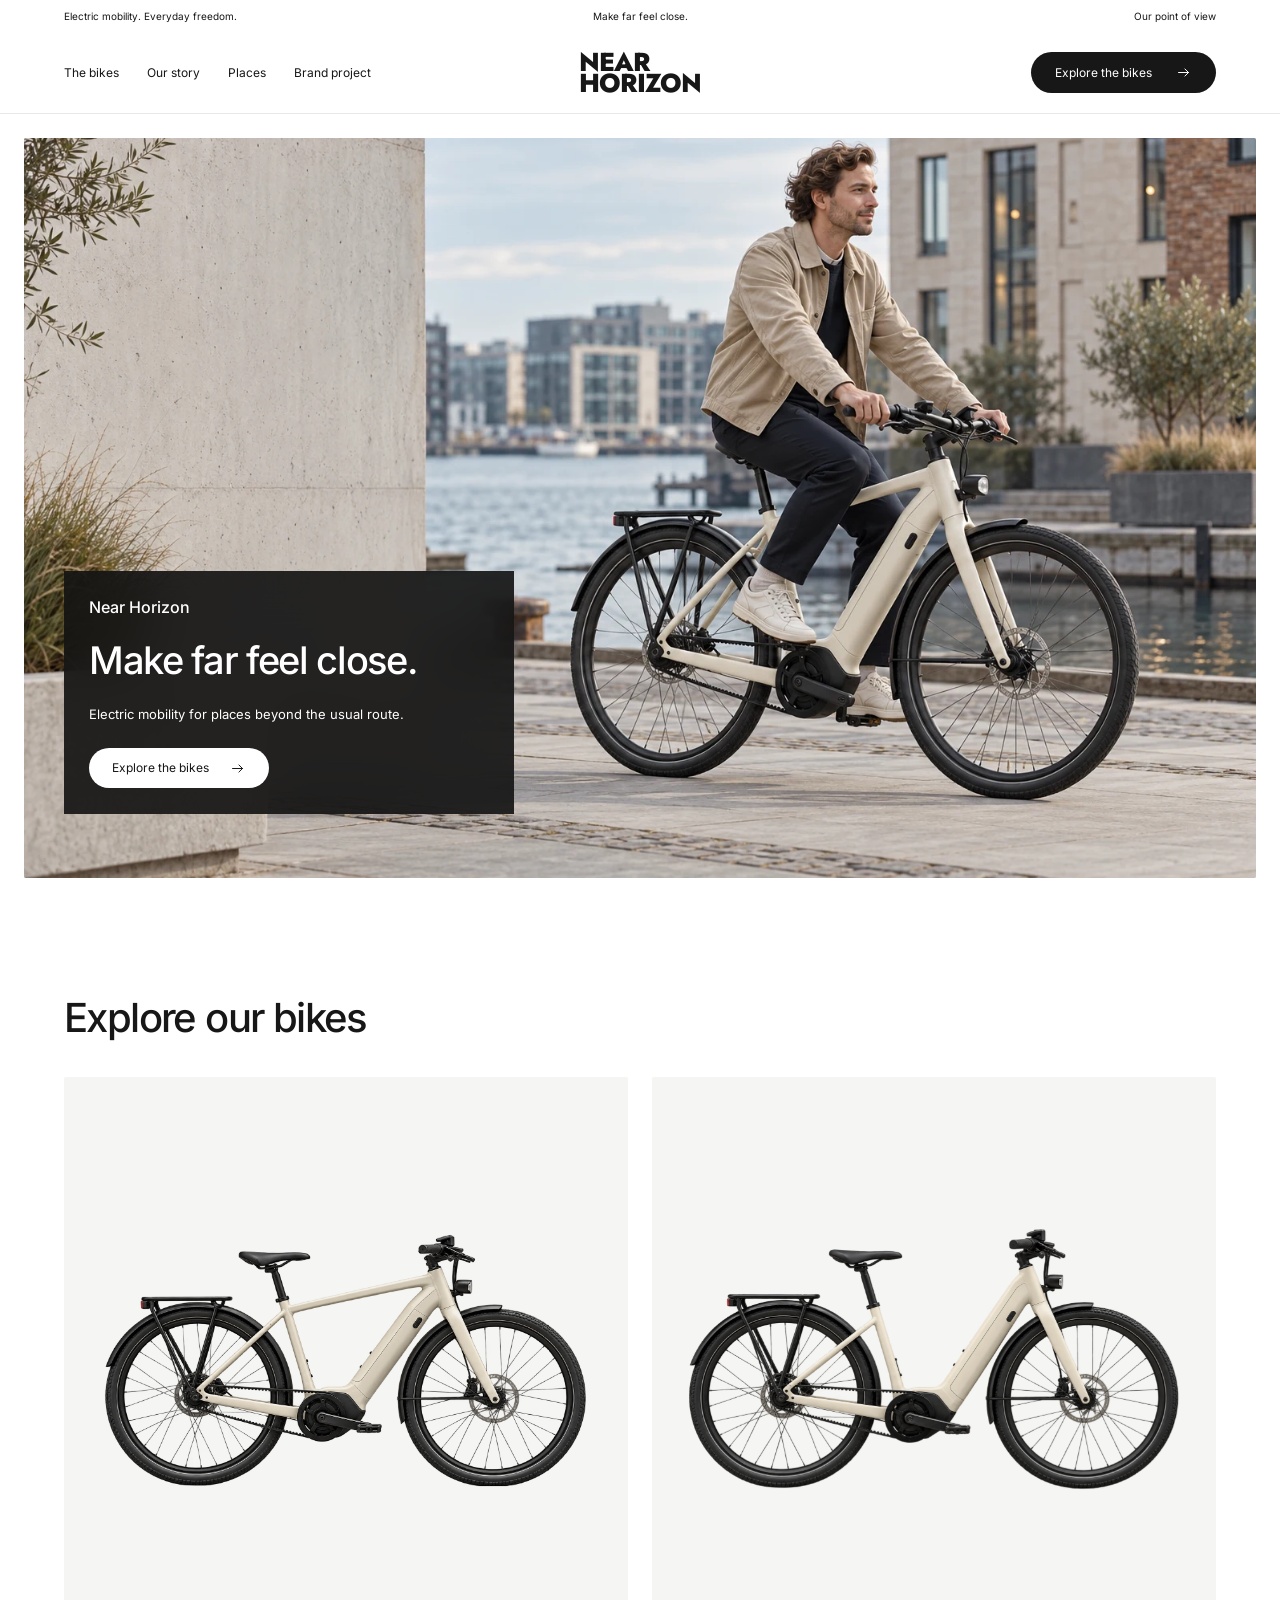
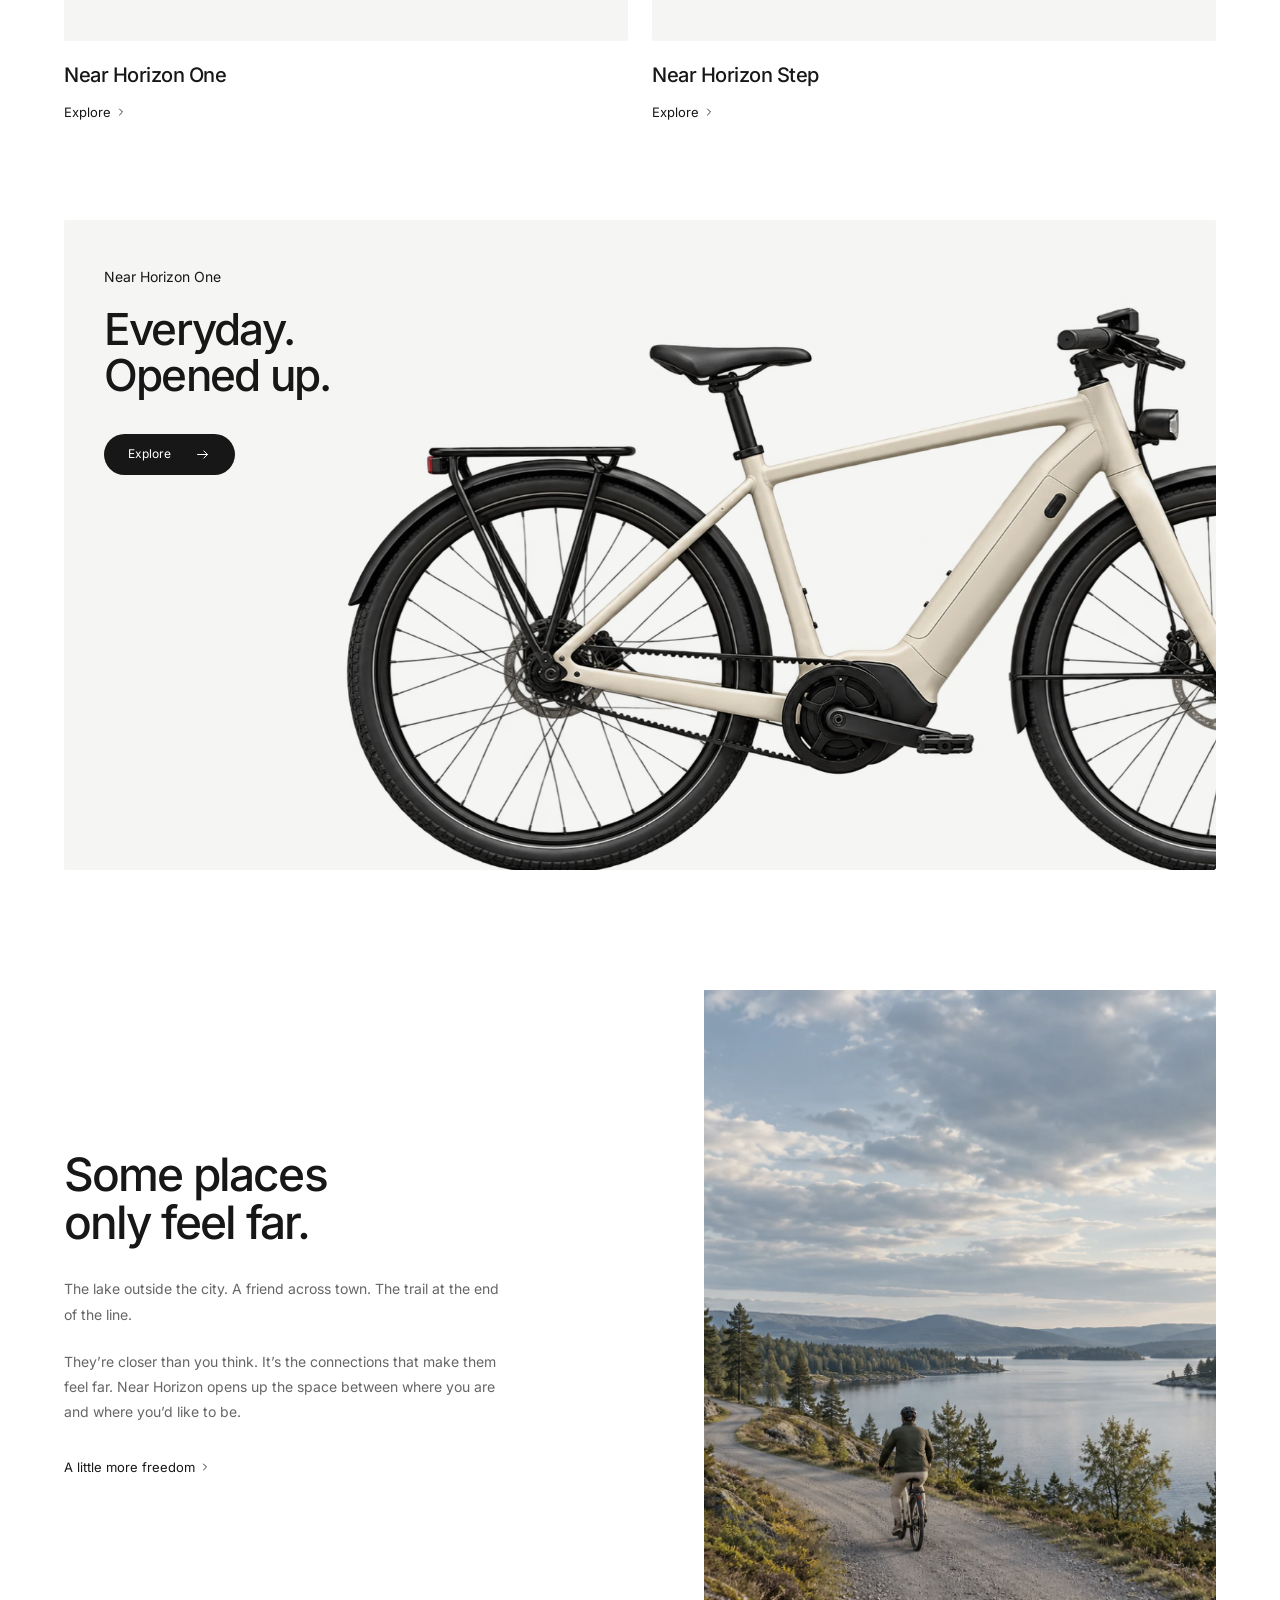
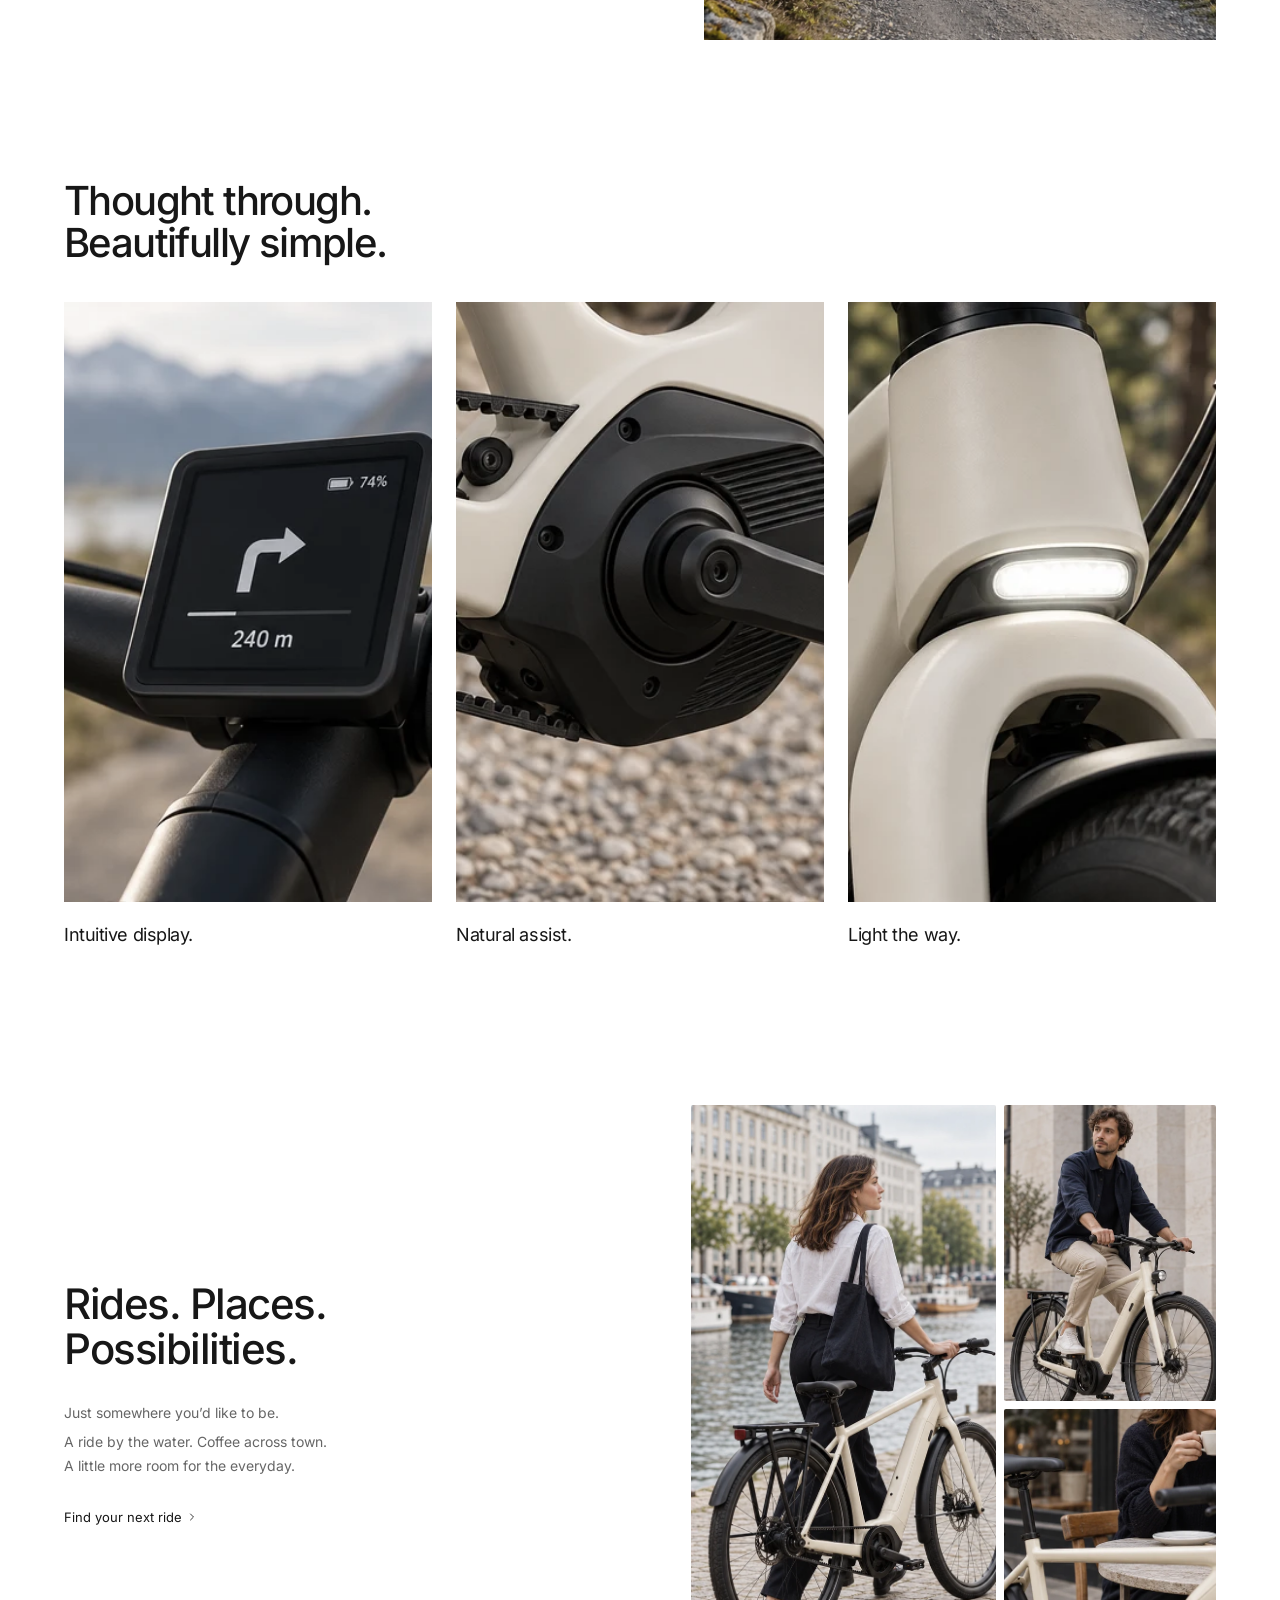
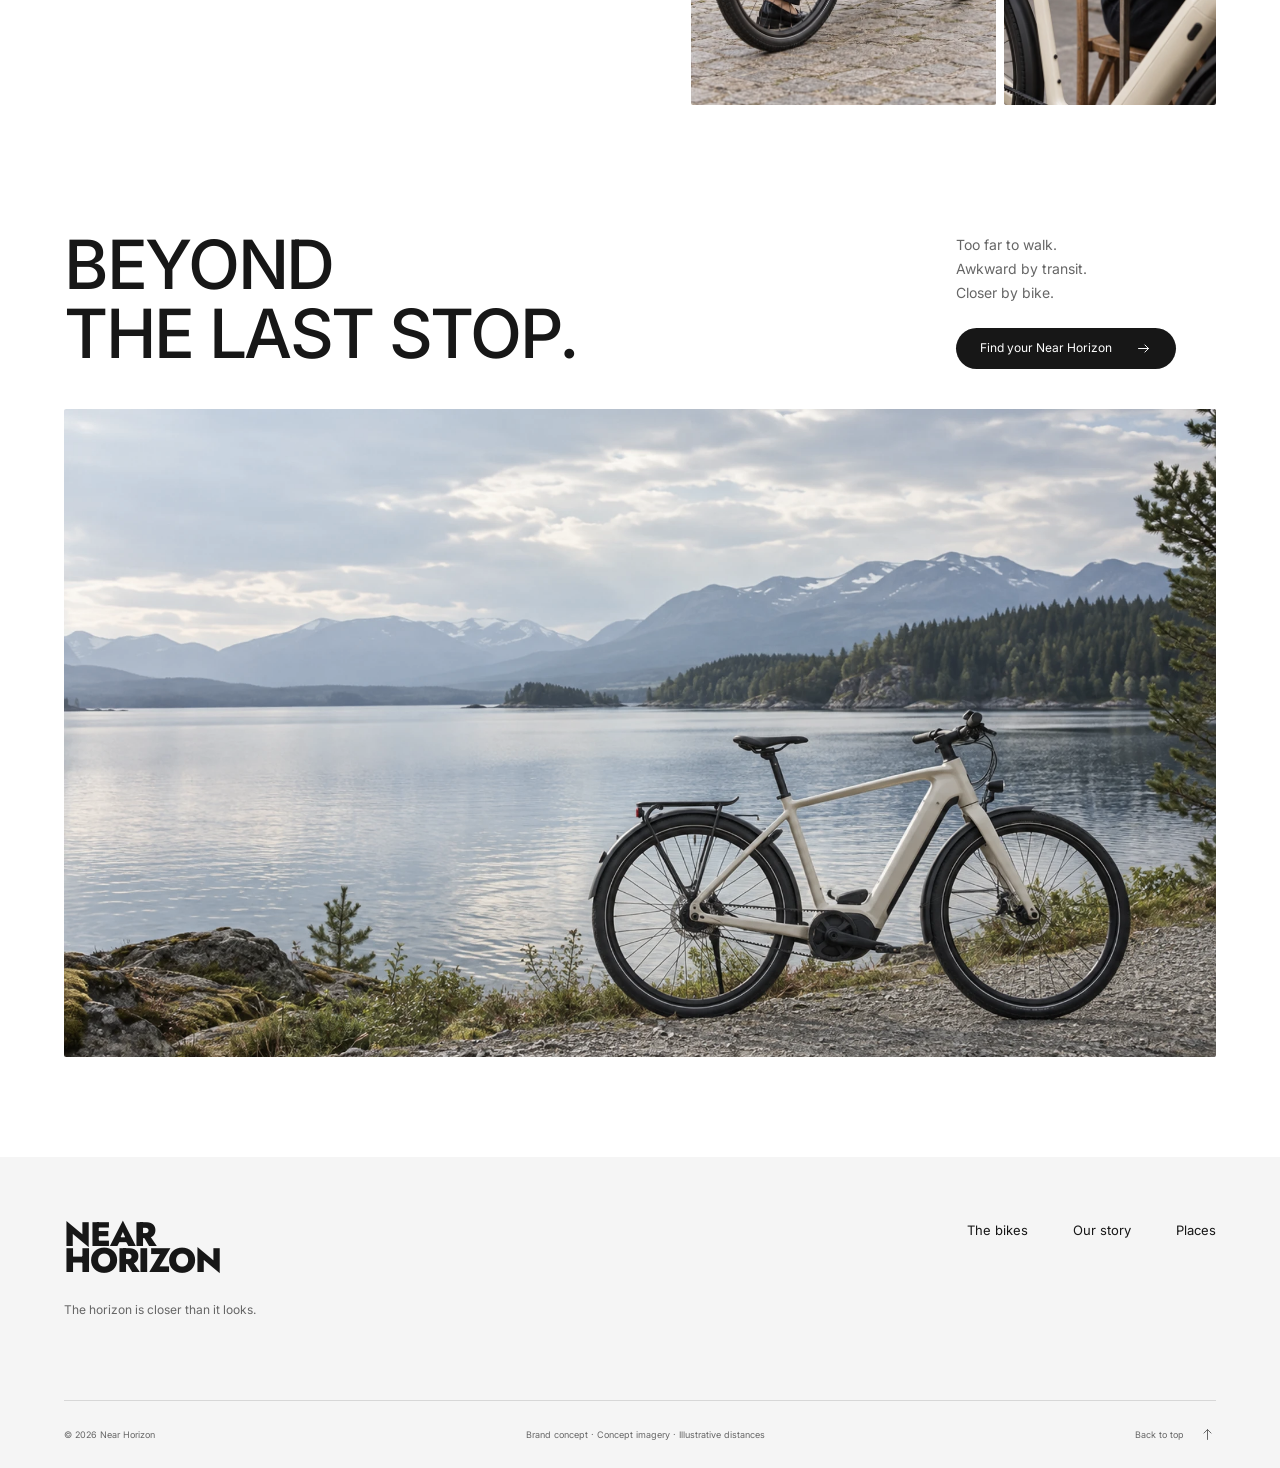
==== ebike/index.html @ c2b45ca5 "Add artwork viewer and navigation motion; rebalance posters and crop EDIT cover" ====
<!doctype html>
<html lang="en">
<head>
  <meta charset="utf-8">
  <meta name="viewport" content="width=device-width, initial-scale=1">
  <meta name="theme-color" content="#ffffff">
  <title>Near Horizon — Make far feel close.</title>
  <meta name="description" content="Electric mobility for places beyond the usual route. Meet Near Horizon One and Step.">
  <link rel="icon" type="image/svg+xml" href="public/icon.svg">
  <link rel="preload" href="public/fonts/inter-400.ttf" as="font" type="font/ttf" crossorigin>
  <link rel="preload" href="public/fonts/jost-800.ttf" as="font" type="font/ttf" crossorigin>
  <link rel="stylesheet" href="index.css">
<link rel="stylesheet" href="../experience.css?v=20261025"><script src="../experience.js?v=20261025" defer></script></head>
<body>
  <a class="skip-link" href="#main">Skip to content</a>
  <div class="utility-bar"><span>Electric mobility. Everyday freedom.</span><span>Make far feel close.</span><a href="#our-story">Our point of view</a></div>
  <header class="site-header">
    <nav class="main-nav" aria-label="Main navigation"><a href="products.html">The bikes</a><a href="#our-story">Our story</a><a href="#places">Places</a><a href="project.html">Brand project</a></nav>
    <a class="brand" href="#" aria-label="Near Horizon home">NEAR<br>HORIZON</a>
    <a class="pill" href="products.html">Explore the bikes <svg class="icon" aria-hidden="true"><use href="#arrow-right"/></svg></a>
  </header>
  <main id="main" tabindex="-1">
    <section class="hero" aria-labelledby="hero-title">
      <img class="hero-image" src="public/images/city-hero-v3.webp" alt="An everyday rider on a Near Horizon e-bike along a quiet Scandinavian harbour street" width="1536" height="1024" fetchpriority="high">
      <div class="hero-copy"><p>Near Horizon</p><h1 id="hero-title">Make far feel close.</h1><p>Electric mobility for places beyond the usual route.</p><a class="pill light" href="products.html">Explore the bikes <svg class="icon" aria-hidden="true"><use href="#arrow-right"/></svg></a></div>
    </section>

    <section class="bikes section" id="bikes" aria-labelledby="bikes-title">
      <h2 id="bikes-title">Explore our bikes</h2>
      <div class="bike-grid">
        <article class="bike-card"><div class="bike-image"><img src="public/images/bike-one-cutout-v3.webp" alt="Near Horizon One, ivory diamond-frame electric bicycle" width="1500" height="747" loading="lazy"></div><h3>Near Horizon One</h3><a class="explore" href="products.html#one">Explore <svg class="chevron" aria-hidden="true"><use href="#chevron"/></svg></a></article>
        <article class="bike-card"><div class="bike-image"><img src="public/images/bike-step-cutout-v3.webp" alt="Near Horizon Step, ivory step-through electric bicycle" width="1500" height="768" loading="lazy"></div><h3>Near Horizon Step</h3><a class="explore" href="products.html#step">Explore <svg class="chevron" aria-hidden="true"><use href="#chevron"/></svg></a></article>
      </div>
    </section>

    <section class="product-banner inset" aria-labelledby="product-title"><div class="product-copy"><p>Near Horizon One</p><h2 id="product-title">Everyday.<br>Opened up.</h2><a class="pill" href="products.html#one">Explore <svg class="icon" aria-hidden="true"><use href="#arrow-right"/></svg></a></div><img src="public/images/bike-one-cutout-v3.webp" alt="Clean frame, integrated battery and belt drive on the Near Horizon One" width="1500" height="747" loading="lazy"></section>

    <section class="story section" id="our-story"><div class="story-copy"><h2>Some places<br>only feel far.</h2><p>The lake outside the city. A friend across town. The trail at the end of the line.</p><p>They’re closer than you think. It’s the connections that make them feel far. Near Horizon opens up the space between where you are and where you’d like to be.</p><a class="explore" href="#places">A little more freedom <svg class="chevron" aria-hidden="true"><use href="#chevron"/></svg></a></div><div class="story-image"><img src="public/images/campaign.webp" alt="A relaxed ride along a quiet path beside the water" width="2000" height="1333" loading="lazy"></div></section>

    <section class="details section" id="details"><h2>Thought through.<br>Beautifully simple.</h2><div class="detail-grid"><figure><img src="public/images/display.webp" alt="Compact navigation display on the handlebars" width="800" height="600" loading="lazy"><figcaption>Intuitive display.</figcaption></figure><figure><img src="public/images/drive.webp" alt="Integrated mid-drive motor and belt drive" width="800" height="600" loading="lazy"><figcaption>Natural assist.</figcaption></figure><figure><img src="public/images/light.webp" alt="Lighting integrated into the Near Horizon frame" width="800" height="600" loading="lazy"><figcaption>Light the way.</figcaption></figure></div></section>

    <section class="places section" id="places" aria-labelledby="places-title">
      <div class="places-copy"><h2 id="places-title">Rides. Places.<br>Possibilities.</h2><p>Just somewhere you’d like to be.</p><p>A ride by the water. Coffee across town.<br>A little more room for the everyday.</p><a class="explore" href="products.html">Find your next ride <svg class="chevron" aria-hidden="true"><use href="#chevron"/></svg></a></div>
      <div class="places-mosaic"><img class="places-main" src="public/images/rides-canal-v4.webp" alt="A woman walking her ivory bicycle beside a quiet city canal" width="768" height="1536" loading="lazy"><img class="places-portrait" src="public/images/rides-courtyard-v4.webp" alt="An everyday rider on an ivory bicycle in a pale stone courtyard" width="768" height="768" loading="lazy"><img class="places-detail" src="public/images/rides-coffee-v4.webp" alt="Coffee with a friend beside a parked ivory bicycle" width="768" height="768" loading="lazy"></div>
    </section>

    <section class="campaign inset" id="beyond" aria-labelledby="campaign-title">
      <div class="campaign-intro"><h2 id="campaign-title">BEYOND<br>THE LAST STOP.</h2><div class="campaign-copy"><p>Too far to walk.<br>Awkward by transit.<br>Closer by bike.</p><a class="pill" href="products.html">Find your Near Horizon <svg class="icon" aria-hidden="true"><use href="#arrow-right"/></svg></a></div></div>
      <img src="public/images/hero.webp" alt="An ivory Near Horizon bicycle beside a calm lake and mountain horizon" width="2000" height="1333" loading="lazy">
    </section>
  </main>
  <footer class="site-footer"><div><a class="brand" href="#" aria-label="Near Horizon home">NEAR<br>HORIZON</a><p>The horizon is closer than it looks.</p></div><nav aria-label="Footer navigation"><a href="products.html">The bikes</a><a href="#our-story">Our story</a><a href="#places">Places</a></nav><div class="footer-bottom"><span>© 2026 Near Horizon</span><span>Brand concept · Concept imagery · Illustrative distances</span><a href="#">Back to top <svg class="icon" aria-hidden="true"><use href="#arrow-up"/></svg></a></div></footer>
  <svg class="svg-definitions" xmlns="http://www.w3.org/2000/svg" aria-hidden="true"><defs><symbol id="arrow-right" viewBox="0 0 24 24"><path d="M5 12h14m-5-5 5 5-5 5" fill="none" stroke="currentColor" stroke-width="1.4" stroke-linecap="round" stroke-linejoin="round"/></symbol><symbol id="chevron" viewBox="0 0 12 12"><path d="m4.5 3 3 3-3 3" fill="none" stroke="currentColor" stroke-width=".85" stroke-linecap="round" stroke-linejoin="round"/></symbol><symbol id="arrow-up" viewBox="0 0 24 24"><path d="M12 19V5m-5 5 5-5 5 5" fill="none" stroke="currentColor" stroke-width="1.4" stroke-linecap="round" stroke-linejoin="round"/></symbol></defs></svg>
</body>
</html>
---- ebike/index.css ----
@font-face{font-family:Inter;src:url('public/fonts/inter-400.ttf') format('truetype');font-weight:400;font-display:swap}
@font-face{font-family:Inter;src:url('public/fonts/inter-500.ttf') format('truetype');font-weight:500;font-display:swap}
@font-face{font-family:Jost;src:url('public/fonts/jost-800.ttf') format('truetype');font-weight:800;font-display:swap}
:root{--white:#fff;--ink:#171717;--muted:#666;--line:#e8e8e8;--product-surface:#f5f5f3;--hero-panel:rgba(18,18,18,.90);--hero-blur:24px;--gutter:clamp(22px,5vw,88px)}
*{box-sizing:border-box}html{scroll-behavior:smooth;scroll-padding-top:24px}body{margin:0;background:var(--white);color:var(--ink);font:14px Inter,Arial,sans-serif;-webkit-font-smoothing:antialiased}a{color:inherit;text-decoration:none}a:focus-visible{outline:2px solid currentColor;outline-offset:5px}a{-webkit-tap-highlight-color:transparent;touch-action:manipulation}img{display:block;max-width:100%;object-fit:cover}h1,h2,h3,p,figure{margin:0}h1,h2,h3{font-weight:500;letter-spacing:-.04em;line-height:1.05}h2{font-size:40px}p{line-height:1.65}::selection{background:#222;color:#fff}body::-webkit-scrollbar{width:7px}body::-webkit-scrollbar-track{background:#fff}body::-webkit-scrollbar-thumb{background:#888}.icon{width:17px;height:17px;flex-shrink:0}.chevron{width:12px;height:12px;flex-shrink:0}.svg-definitions{position:absolute;width:0;height:0;overflow:hidden}.skip-link{position:fixed;top:-100px;left:20px;background:#fff;color:#111;padding:15px;z-index:100}.skip-link:focus{top:15px}.utility-bar{padding:10px var(--gutter);display:flex;justify-content:space-between;align-items:center;font-size:10px;line-height:1.2}.utility-bar>span:nth-child(2){position:absolute;left:50%;transform:translateX(-50%)}.site-header{height:82px;padding:0 var(--gutter);display:grid;grid-template-columns:1fr auto 1fr;align-items:center;border-bottom:1px solid var(--line);background:#fff}.main-nav{display:flex;gap:28px;font-size:12px}.main-nav>a:hover,.site-footer nav a:hover{text-decoration:underline;text-underline-offset:5px}.brand{font-family:Jost,Arial,sans-serif;font-weight:800;font-size:26px;line-height:.79;letter-spacing:-.035em;display:block;width:fit-content}.site-header>.brand{justify-self:center}.site-header>.pill{justify-self:end}.pill{min-height:40px;display:inline-flex;align-items:center;justify-content:center;gap:23px;padding:12px 24px;border-radius:99px;background:var(--ink);color:#fff;font-size:12px;line-height:1.3;white-space:nowrap;transition:background .25s}.pill:hover{background:#444}.pill.light{background:#fff;color:#171717}.pill.light:hover{background:#eee}.section{padding:95px var(--gutter)}.section>h2{margin-bottom:38px}.bike-grid{display:grid;grid-template-columns:repeat(2,minmax(0,1fr));gap:24px}.bike-image{aspect-ratio:1;position:relative;overflow:hidden;background:var(--product-surface);border-radius:2px;display:flex;align-items:center;justify-content:center}.bike-image img{width:100%;height:auto;mix-blend-mode:multiply;padding:35px 28px;transition:transform .3s}.bike-card:hover img{transform:scale(1.05)}.bike-card h3{font-size:20px;line-height:1;letter-spacing:-.025em;margin-top:24px}.explore{display:inline-flex;align-items:center;gap:4px;font-size:13px;line-height:1.4;padding-block:4px}.bike-card .explore{margin-top:14px}.explore svg{transition:transform .3s}.explore:hover svg{transform:translateX(3px)}.inset{margin-inline:var(--gutter)}.product-banner{height:650px;position:relative;overflow:hidden;border-radius:2px;background:var(--product-surface)}.product-copy{position:relative;z-index:1;padding:45px 40px;max-width:400px}.product-copy>p{font-size:14px;margin-bottom:18px}.product-copy h2{font-size:44px;line-height:1.05}.product-copy>.pill{margin-top:35px}.product-banner>img{position:absolute;right:-22%;bottom:-4%;width:100%;height:95%;object-fit:contain;mix-blend-mode:multiply}.story{display:grid;grid-template-columns:1fr 1fr;align-items:center;gap:10vw;padding-block:120px}.story-copy{max-width:435px}.story-copy h2{font-size:46px;margin-bottom:30px}.story-copy p{font-size:14px;line-height:1.8;color:#666;margin-bottom:22px}.story-copy .explore{margin-top:8px}.story-image{height:650px;overflow:hidden}.story-image>img{width:100%;height:100%;object-position:57% center;filter:saturate(.78)}.details{padding-top:20px}.detail-grid{display:grid;grid-template-columns:repeat(3,minmax(0,1fr));gap:24px}.detail-grid img{width:100%;aspect-ratio:1;object-fit:cover;filter:saturate(.8)}.detail-grid figcaption{font-size:18px;letter-spacing:-.025em;margin-top:22px}.site-footer{padding:65px var(--gutter) 25px;background:#f5f5f5;display:grid;grid-template-columns:1fr 1fr;gap:50px}.site-footer .brand{font-size:34px}.site-footer p{font-size:12px;color:#666;margin-top:25px}.site-footer nav{justify-self:end;display:flex;gap:45px;font-size:13px}.footer-bottom{display:flex;align-items:center;justify-content:space-between;gap:25px;grid-column:1/-1;padding-top:25px;border-top:1px solid #d7d7d7;font-size:9px;color:#666;margin-top:30px}.footer-bottom>a{display:flex;gap:15px;align-items:center}
@media(min-width:1700px){.bike-image img{padding-inline:45px}.product-banner{height:800px}}
@media(max-width:1100px){.main-nav{gap:18px;font-size:11px}.story{gap:7vw}.story-image{height:550px}.product-banner{height:530px}.product-copy{padding:35px}.product-copy h2{font-size:40px}.site-footer nav{gap:25px}}
@media(max-width:760px){html{scroll-padding-top:25px}.utility-bar{font-size:8px;padding-block:10px}.utility-bar>span:nth-child(2){display:none}.site-header{grid-template-columns:auto 1fr;height:76px;gap:20px}.site-header>.brand{justify-self:start;font-size:24px}.site-header>.pill{font-size:10px;padding:11px 16px;gap:14px;min-height:36px}.main-nav{display:none}.desktop-break{display:none}.section{padding-block:60px}.section>h2{font-size:30px;margin-bottom:28px}.bike-grid{gap:14px}.bike-image img{padding:15px 5px}.bike-card h3{font-size:16px;line-height:1.2;margin-top:20px;letter-spacing:-.025em}.bike-card .explore{font-size:11px;margin-top:12px}.product-banner{height:510px;margin-top:15px}.product-copy{padding:28px 24px}.product-copy>p{font-size:11px;margin-bottom:14px}.product-copy h2{font-size:35px}.product-copy>.pill{margin-top:24px;font-size:11px;gap:18px;min-height:36px;padding:10px 19px}.product-banner>img{width:135%;max-width:none;right:-27%;height:65%;bottom:-1%}.story{display:flex;flex-direction:column;gap:35px;padding-block:65px}.story-copy{max-width:none}.story-copy h2{font-size:39px;margin-bottom:25px}.story-copy p{font-size:13px;line-height:1.8;margin-bottom:20px}.story-copy .explore{font-size:12px;margin-top:0}.story-image{height:470px;width:100%}.details{padding-top:0}.detail-grid{gap:13px;grid-template-columns:1fr 1fr}.detail-grid>figure:last-child{display:none}.detail-grid img{aspect-ratio:.85}.detail-grid figcaption{font-size:16px;margin-top:17px;line-height:1.3}.site-footer{padding-top:45px;gap:35px}.site-footer .brand{font-size:29px}.site-footer p{font-size:11px;margin-top:20px}.site-footer nav{flex-direction:column;gap:17px;font-size:11px}.footer-bottom{flex-wrap:wrap;font-size:8px;gap:15px;margin-top:5px;padding-top:22px}.footer-bottom>span:nth-child(2){order:3;width:100%}.footer-bottom .icon{width:14px;height:14px}}
@media(max-width:380px){.site-header{gap:12px}.site-header>.pill{font-size:9px;gap:10px;padding-inline:13px}.bike-card h3{font-size:14px}.detail-grid figcaption{font-size:14px}}
@media(prefers-reduced-motion:reduce){html{scroll-behavior:auto}*,*:before,*:after{animation:none!important;transition:none!important}}



@media(max-width:760px){.detail-grid{grid-template-columns:repeat(3,minmax(0,1fr))}.detail-grid>figure:last-child{display:block}.detail-grid figcaption{font-size:14px}}


/* Hero: a quiet editorial panel, with separate type and action spacing. */
.hero{position:relative;margin:24px;height:calc(100svh - 160px);min-height:560px;max-height:820px;overflow:hidden;background:#c0c8c8;border-radius:2px}
.hero-image{width:100%;height:100%;object-position:65% center}
.hero-copy{position:absolute;left:40px;bottom:64px;width:450px;max-width:calc(100% - 80px);padding:26px 25px;background:var(--hero-panel);-webkit-backdrop-filter:blur(var(--hero-blur));backdrop-filter:blur(var(--hero-blur));color:#fff}
.hero-copy>p:first-child{font-size:16px;font-weight:500;line-height:1.3;margin-bottom:22px}
.hero-copy h1{font-size:38px;line-height:1.1;letter-spacing:-.035em;text-wrap:balance}
.hero-copy>p:not(:first-child){font-size:13px;line-height:1.55;max-width:360px;margin:22px 0 24px}
.hero-copy .pill{font-size:12px;padding:11px 23px;min-height:40px;gap:20px}
/* One coherent lifestyle story instead of three unrelated landscape cards. */
.places{display:grid;grid-template-columns:1fr 1fr;align-items:center;gap:8vw;padding-block:65px 125px}
.places-copy{max-width:440px}
.places-copy h2{font-size:42px;line-height:1.08;letter-spacing:-.035em;margin-bottom:30px}
.places-copy p{font-size:14px;line-height:1.7;color:var(--muted)}
.places-copy p+p{margin-top:5px}
.places-copy .explore{margin-top:26px}
.places-mosaic{display:grid;grid-template-columns:1.18fr .82fr;grid-template-rows:1fr 1fr;gap:8px;height:600px}
.places-mosaic img{height:100%;width:100%;min-height:0;border-radius:2px;object-fit:cover}
.places-main{grid-row:1/3;object-position:53% center}
.places-portrait{object-position:center 40%}
.places-detail{object-position:48% center}

@media(min-width:1700px){.hero-copy{width:500px;padding:30px}.hero-copy h1{font-size:42px}.places-mosaic{height:720px}}
@media(max-width:1100px){.hero-copy{left:30px;bottom:45px;width:420px}.hero-copy h1{font-size:36px}.places{gap:6vw}.places-mosaic{height:520px}.places-copy h2{font-size:36px}}
@media(max-width:760px){
  .hero{margin:12px;height:auto;min-height:0;max-height:none;display:flex;flex-direction:column}
  .hero-image{height:auto;aspect-ratio:1.05;object-position:75% 45%}
  .hero-copy{position:relative;inset:auto;width:100%;max-width:none;padding:26px 24px 28px;background:#181818}
  .hero-copy>p:first-child{font-size:14px;margin-bottom:19px}
  .hero-copy h1{font-size:33px;max-width:300px}
  .hero-copy>p:not(:first-child){font-size:13px;max-width:310px;margin:19px 0 23px}
  .hero-copy .pill{font-size:11px}
  .places{grid-template-columns:1fr;gap:32px;padding-block:0 65px}
  .places-copy{max-width:none}
  .places-copy h2{font-size:34px;margin-bottom:22px}
  .places-copy p{font-size:13px}
  .places-copy .explore{font-size:12px;margin-top:20px}
  .places-mosaic{height:auto;aspect-ratio:1;gap:6px}
}
@media(max-width:380px){.hero-copy h1{font-size:30px}.hero-copy{padding:24px 22px}.places-copy h2{font-size:30px}}

/* Campaign typography lives on the white page, above the uninterrupted photo. */
.campaign{margin-bottom:100px}
.campaign-intro{display:grid;grid-template-columns:1.3fr 1fr;gap:50px;align-items:end;margin-bottom:40px}
.campaign h2{font-size:clamp(44px,5.3vw,76px);line-height:1.02;letter-spacing:-.035em}
.campaign-copy{justify-self:end;min-width:260px}
.campaign-copy p{font-size:14px;line-height:1.7;color:var(--muted);margin-bottom:23px}
.campaign>img{width:100%;height:auto;aspect-ratio:16/9;object-fit:cover;object-position:center 68%;filter:saturate(.75);border-radius:2px}
@media(max-width:760px){
  .campaign{margin-bottom:65px}
  .campaign-intro{grid-template-columns:1fr;gap:25px;margin-bottom:30px}
  .campaign h2{font-size:clamp(32px,9.6vw,52px)}
  .campaign-copy{justify-self:start;min-width:0}
  .campaign-copy p{font-size:13px;margin-bottom:20px}
  .campaign .pill{font-size:11px;padding-inline:20px}
  .campaign>img{aspect-ratio:4/5;object-position:right center}
}
---- experience.css ----
/* Artwork remains the focus; controls explain navigation and closer inspection. */
@view-transition { navigation: auto; }
::view-transition-old(root) { animation: portfolio-out 140ms ease-out both; }
::view-transition-new(root) { animation: portfolio-in 260ms ease-out both; }
@keyframes portfolio-out { to { opacity: 0; } }
@keyframes portfolio-in { from { opacity: 0; } to { opacity: 1; } }
.project-frame { overflow: hidden; transition: scale 420ms cubic-bezier(.16,1,.3,1); }
.gallery--images [data-project="cinema"] .project-frame { position: relative; aspect-ratio: 1860 / 1240; }
.gallery--images [data-project="cinema"] .project-image {
  position: absolute; width: 137.634409%; max-width: none; height: auto;
  left: -7.526882%; top: -24.193548%; animation: none;
}
.project-posters { grid-template-columns: 1fr; gap: 64px; }
.project-posters figure { width: min(100%, 1000px); justify-self: center; }
.project-clothing { grid-template-columns: 1fr; gap: 48px; width: min(76%, 1000px); margin-inline: auto; }
.desktop-nav a span { position: relative; }
.desktop-nav a span::after { content: ''; position: absolute; inset: auto 0 -5px; height: 1px; background: currentColor; transform: scaleX(0); transform-origin: left; transition: transform 200ms ease-out; }
.desktop-nav a:hover span::after, .desktop-nav a:focus-visible span::after, .desktop-nav a[aria-current] span::after { transform: scaleX(1); }
.project-website .arrow, .back-link .arrow, .contact-back-top .arrow, .next-project .arrow, .pill svg, .explore svg { transition: transform 220ms ease-out; }
.project-website:hover .arrow, .next-project:hover .arrow, .pill:hover svg { transform: translate(3px,-3px); }
.back-link:hover .arrow { transform: translateX(-4px); }
.contact-back-top:hover .arrow { transform: translateY(-4px); }
.email { transition: text-underline-offset 180ms ease-out; }
.email:hover { text-underline-offset: 10px; }
@media (hover:hover) and (pointer:fine) {
  .project-link:hover .project-frame, .project-link:focus-visible .project-frame { scale: 1.025; }
}
/* A real button makes full-size artwork available to keyboard and touch users. */
.artwork-open { appearance: none; display: block; width: 100%; margin: 0; padding: 0; border: 0; border-radius: 0; background: transparent; color: inherit; cursor: zoom-in; position: relative; }
.artwork-open > img { display: block; }
.artwork-open::after { content: ''; position: absolute; right: 12px; bottom: 12px; width: 36px; height: 36px; background: #fff url("data:image/svg+xml,%3Csvg xmlns='http://www.w3.org/2000/svg' viewBox='0 0 24 24' fill='none' stroke='%23171717' stroke-width='1.5'%3E%3Cpath d='M12 5v14M5 12h14'/%3E%3C/svg%3E") center / 18px no-repeat; opacity: 0; transition: opacity 160ms ease-out; }
.media-stack figure > .artwork-open { height: 100%; }
.artwork-open:hover::after, .artwork-open:focus-visible::after { opacity: 1; }
.artwork-open:focus-visible { outline: 2px solid currentColor; outline-offset: 6px; }
body.artwork-viewing { overflow: hidden; }
.artwork-viewer { position: fixed; inset: 0; width: 100%; max-width: none; height: 100%; height: 100dvh; max-height: none; margin: 0; padding: 0; border: 0; background: #111; color: #fff; }
.artwork-viewer::backdrop { background: #111; }
.artwork-viewer[open] { display: grid; grid-template-rows: auto minmax(0,1fr) auto; }
.viewer-toolbar { display: flex; justify-content: space-between; align-items: center; gap: 12px; padding: 12px 20px; border-bottom: 1px solid #444; }
.viewer-count { font: 14px/1.4 Inter,Arial,sans-serif; }
.viewer-controls { display: flex; gap: 8px; }
.artwork-viewer button { appearance: none; min-width: 44px; min-height: 44px; padding: 10px 14px; border: 1px solid #777; border-radius: 0; background: transparent; color: #fff; font: 14px/1.4 Inter,Arial,sans-serif; cursor: pointer; transition: background-color 150ms ease-out,color 150ms ease-out; }
.artwork-viewer button:hover { background: #fff; color: #111; }
.artwork-viewer button:focus-visible { outline: 2px solid #fff; outline-offset: 3px; }
.viewer-stage { overflow: auto; display: grid; align-items: center; justify-items: center; padding: 20px; overscroll-behavior: contain; touch-action: pan-x pan-y pinch-zoom; }
.viewer-stage img { display: block; width: auto; height: auto; max-width: 100%; max-height: calc(100dvh - 176px); object-fit: contain; cursor: zoom-in; }
.viewer-stage.is-zoomed { display: block; }
.viewer-stage.is-zoomed img { width: var(--original-width); height: auto; max-width: none; max-height: none; margin-inline: auto; cursor: zoom-out; }
.viewer-caption { margin: 0; padding: 12px 20px 18px; min-height: 44px; font-size: 14px; line-height: 1.4; }
@media(max-width:700px) {
  .project-posters { gap: 36px; }
  .project-clothing { width: 94%; gap: 32px; }
  .artwork-open::after { opacity: 1; width: 28px; height: 28px; right: 8px; bottom: 8px; font-size: 20px; }
  .viewer-toolbar { padding: 8px; gap: 8px; }
  .viewer-controls { gap: 4px; }
  .artwork-viewer button { padding: 10px; }
  .viewer-stage { padding: 8px; }
  .viewer-caption { padding: 12px; }
}
@media(prefers-reduced-motion:reduce) {
  ::view-transition-old(root), ::view-transition-new(root) { animation: none; }
  .project-frame { transition: none; }
  .project-link:hover .project-frame { scale: 1; }
  .project-website:hover .arrow, .next-project:hover .arrow, .back-link:hover .arrow, .contact-back-top:hover .arrow, .pill:hover svg { transform: none; }
}
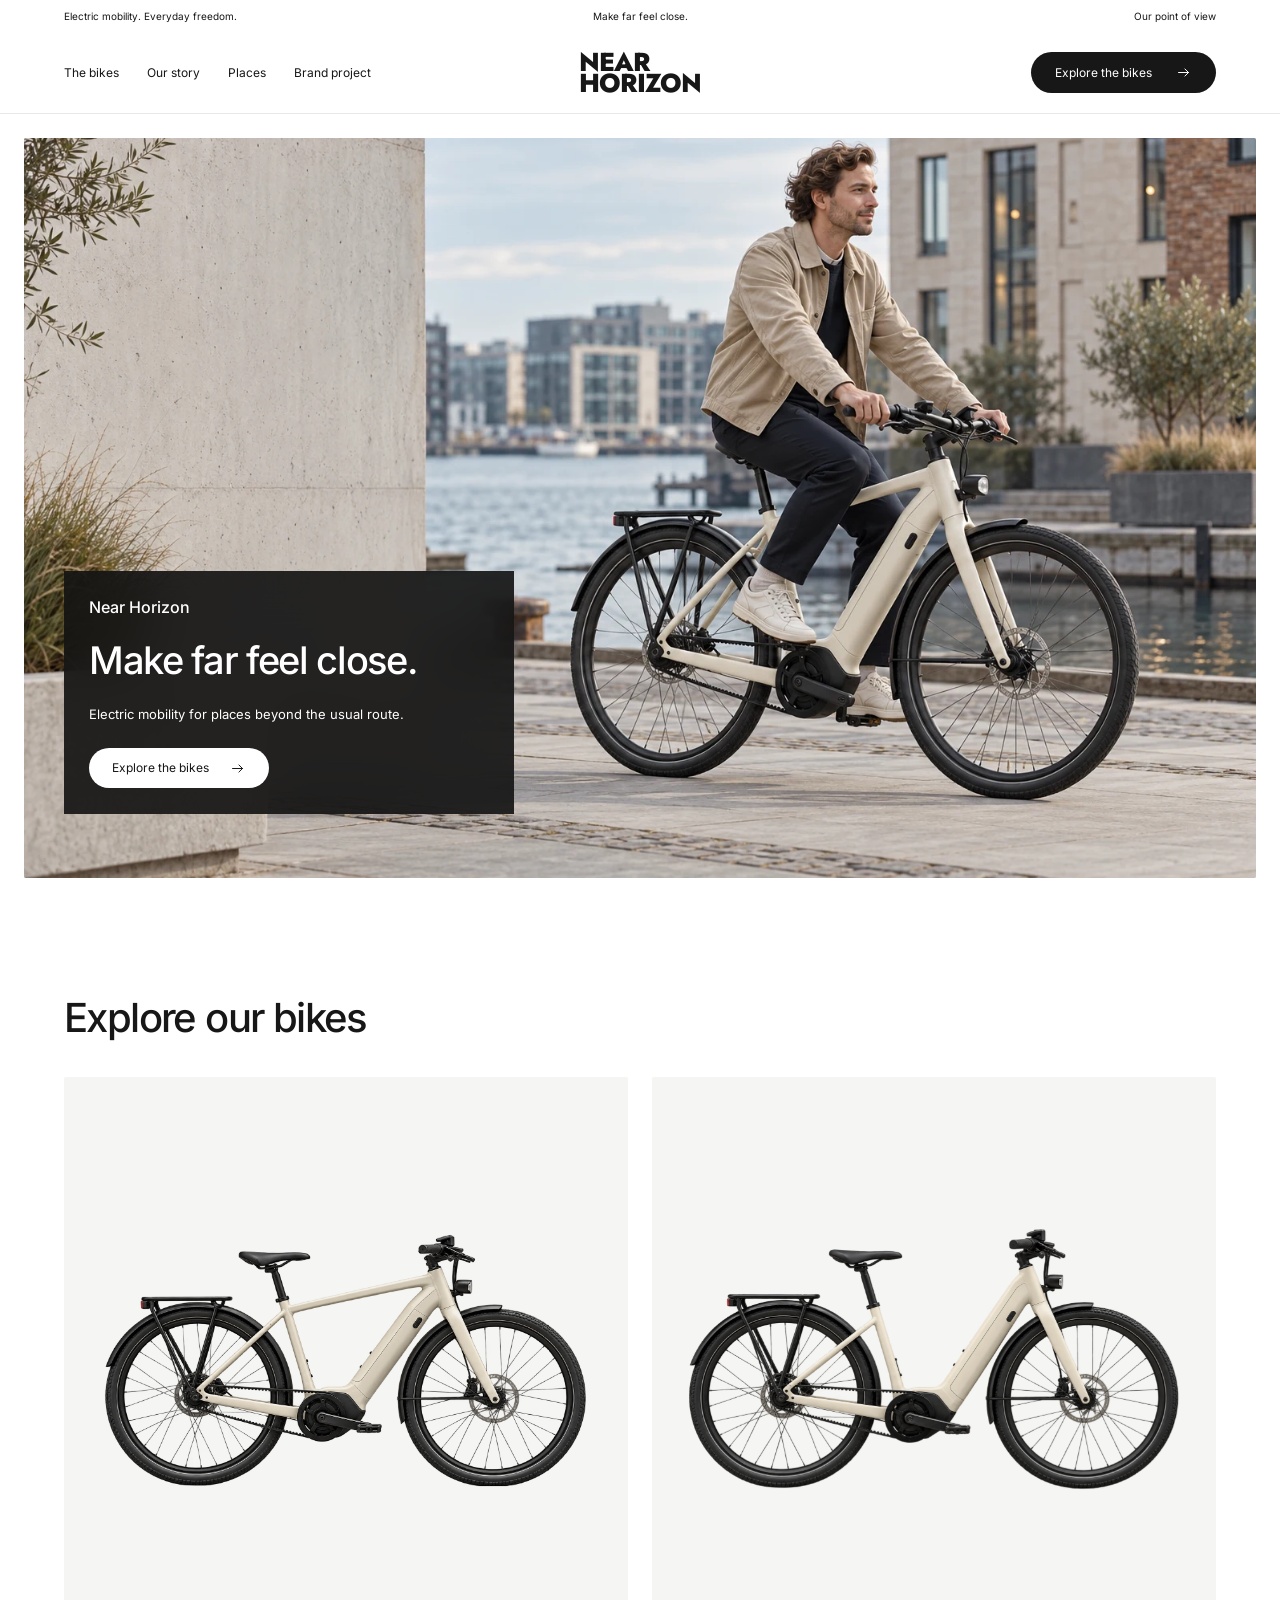
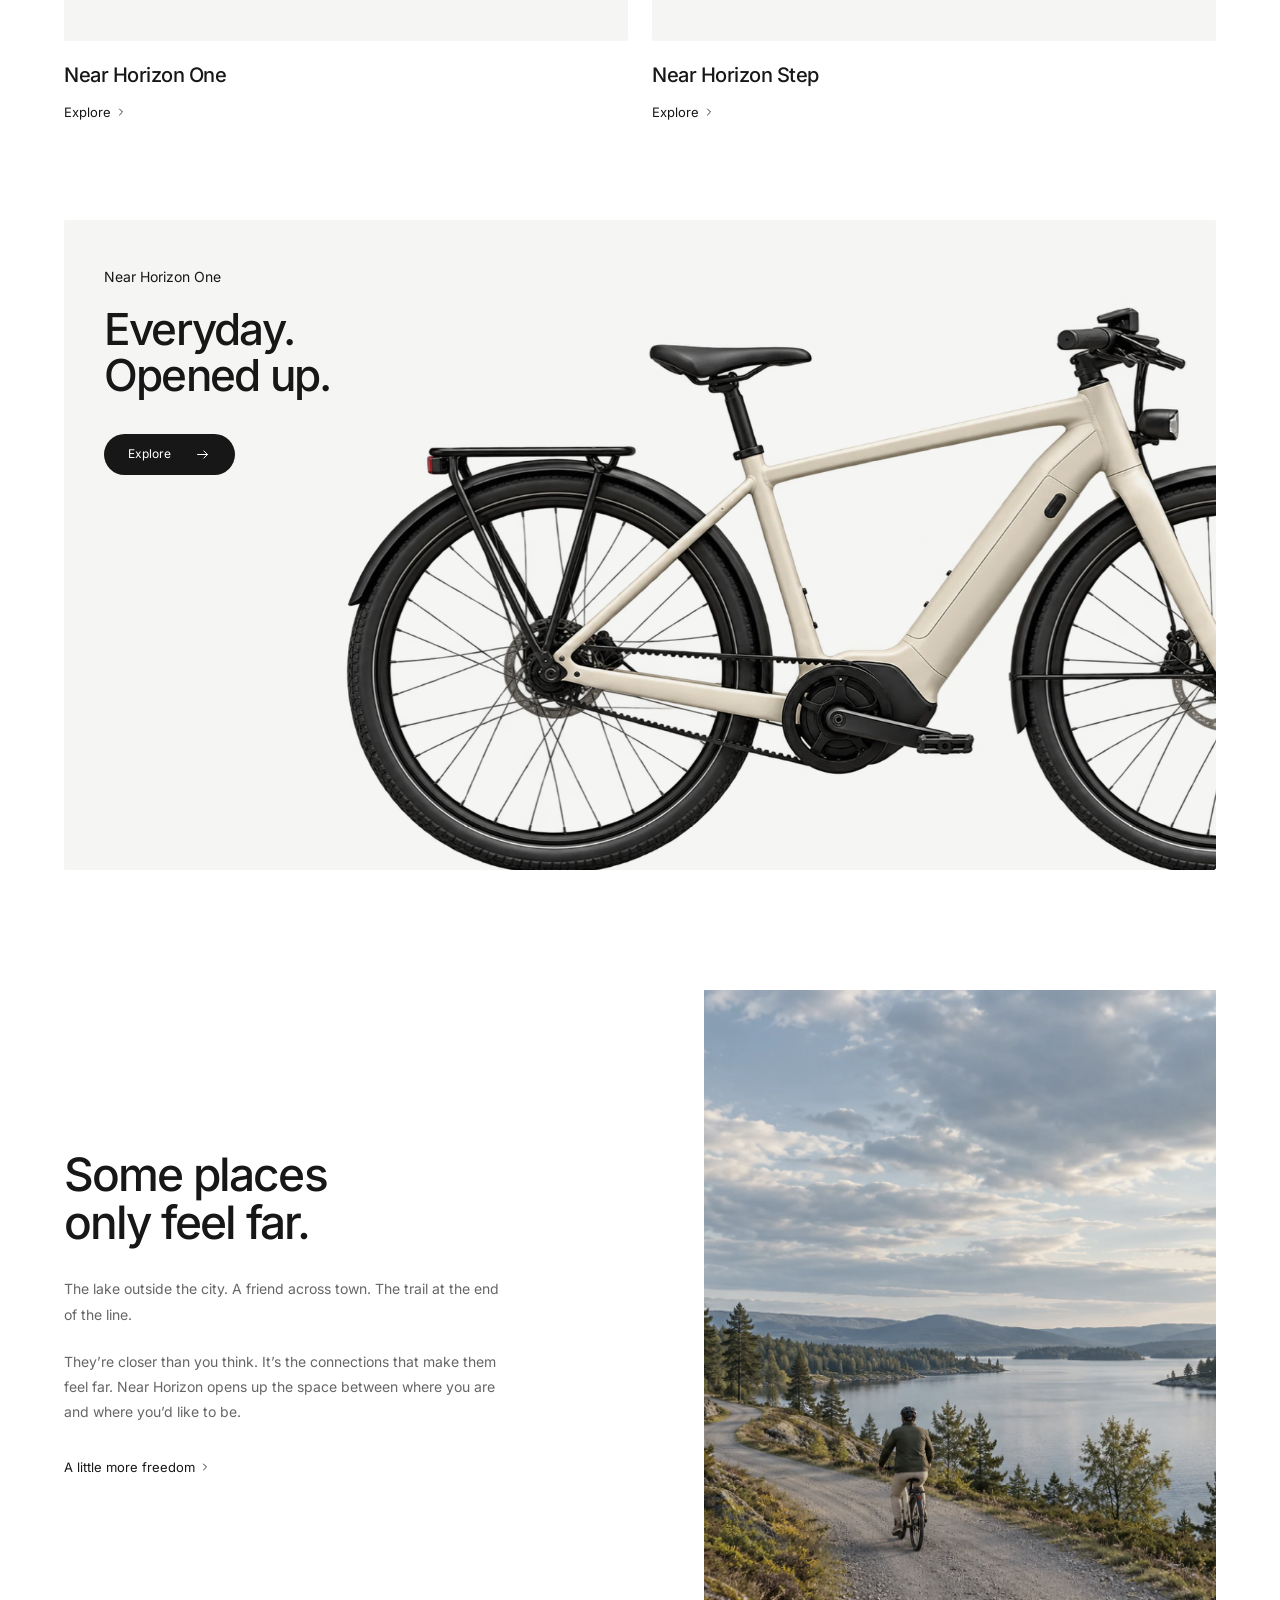
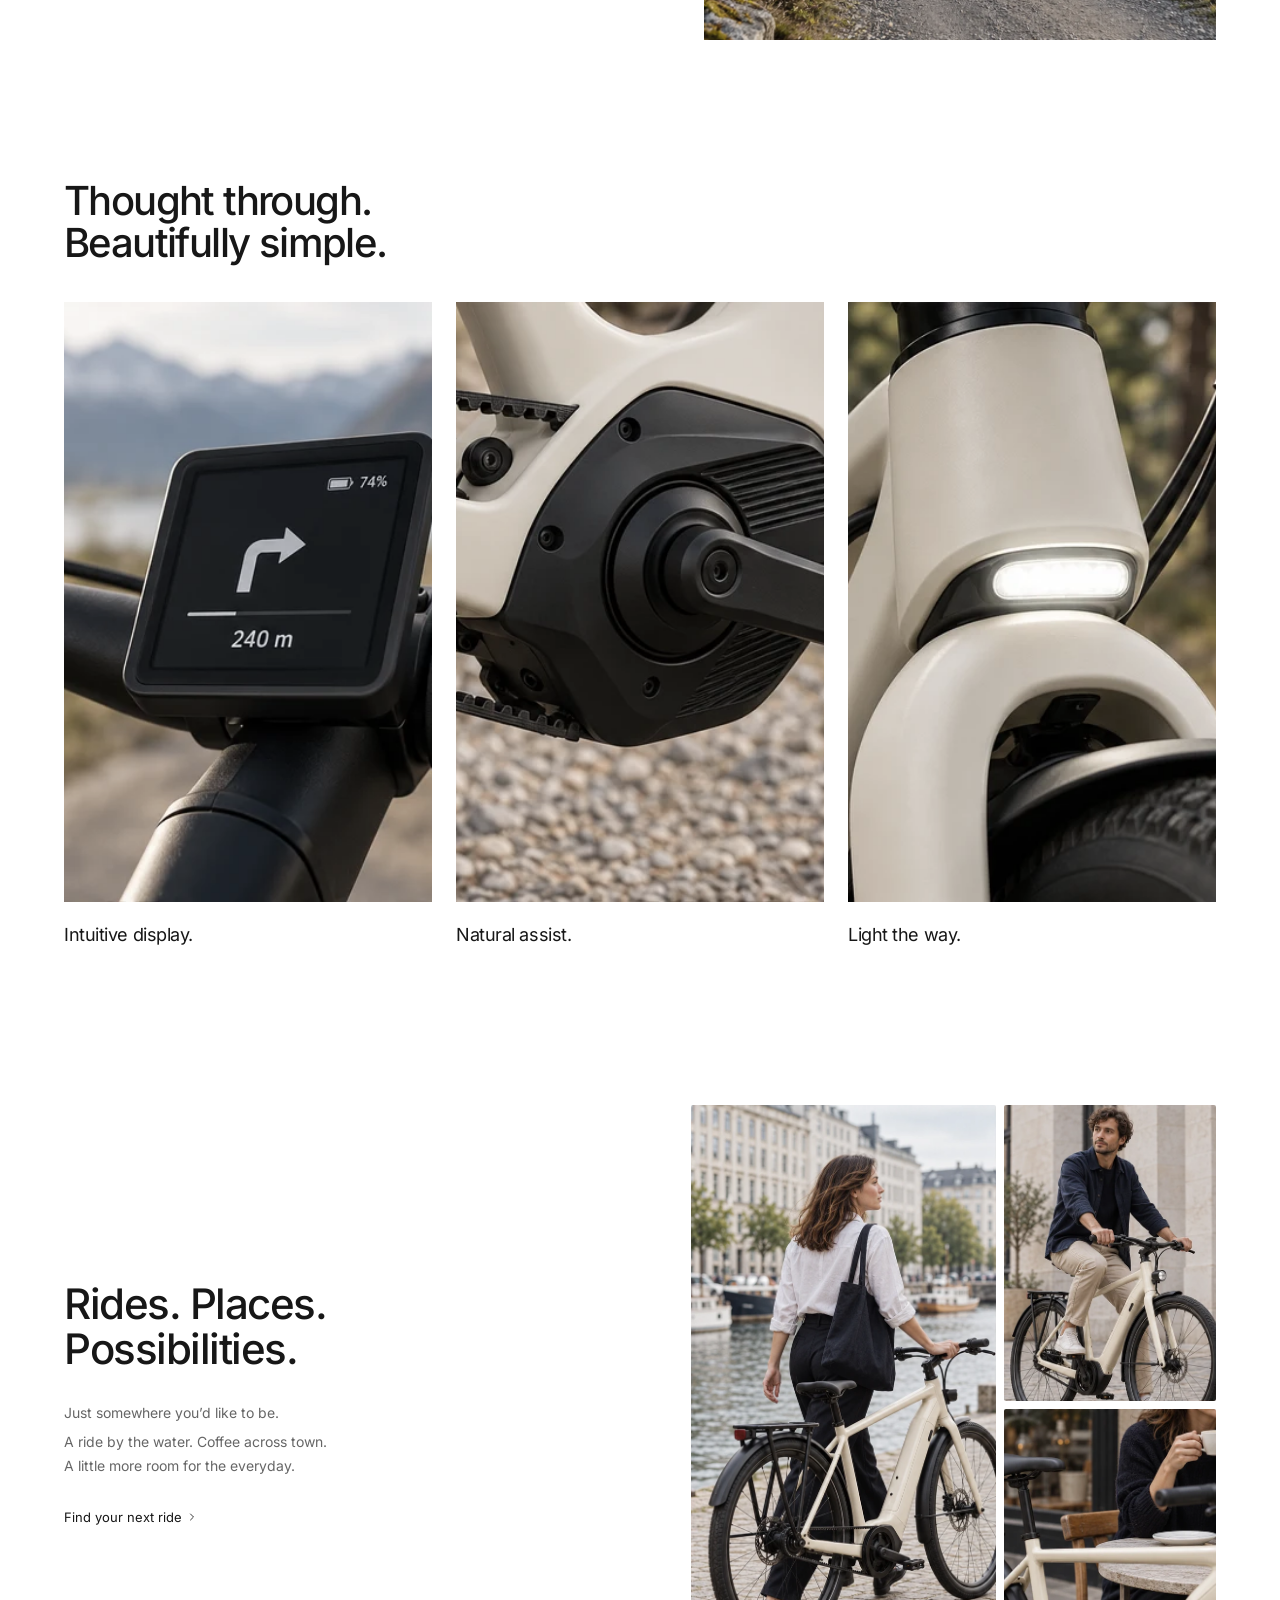
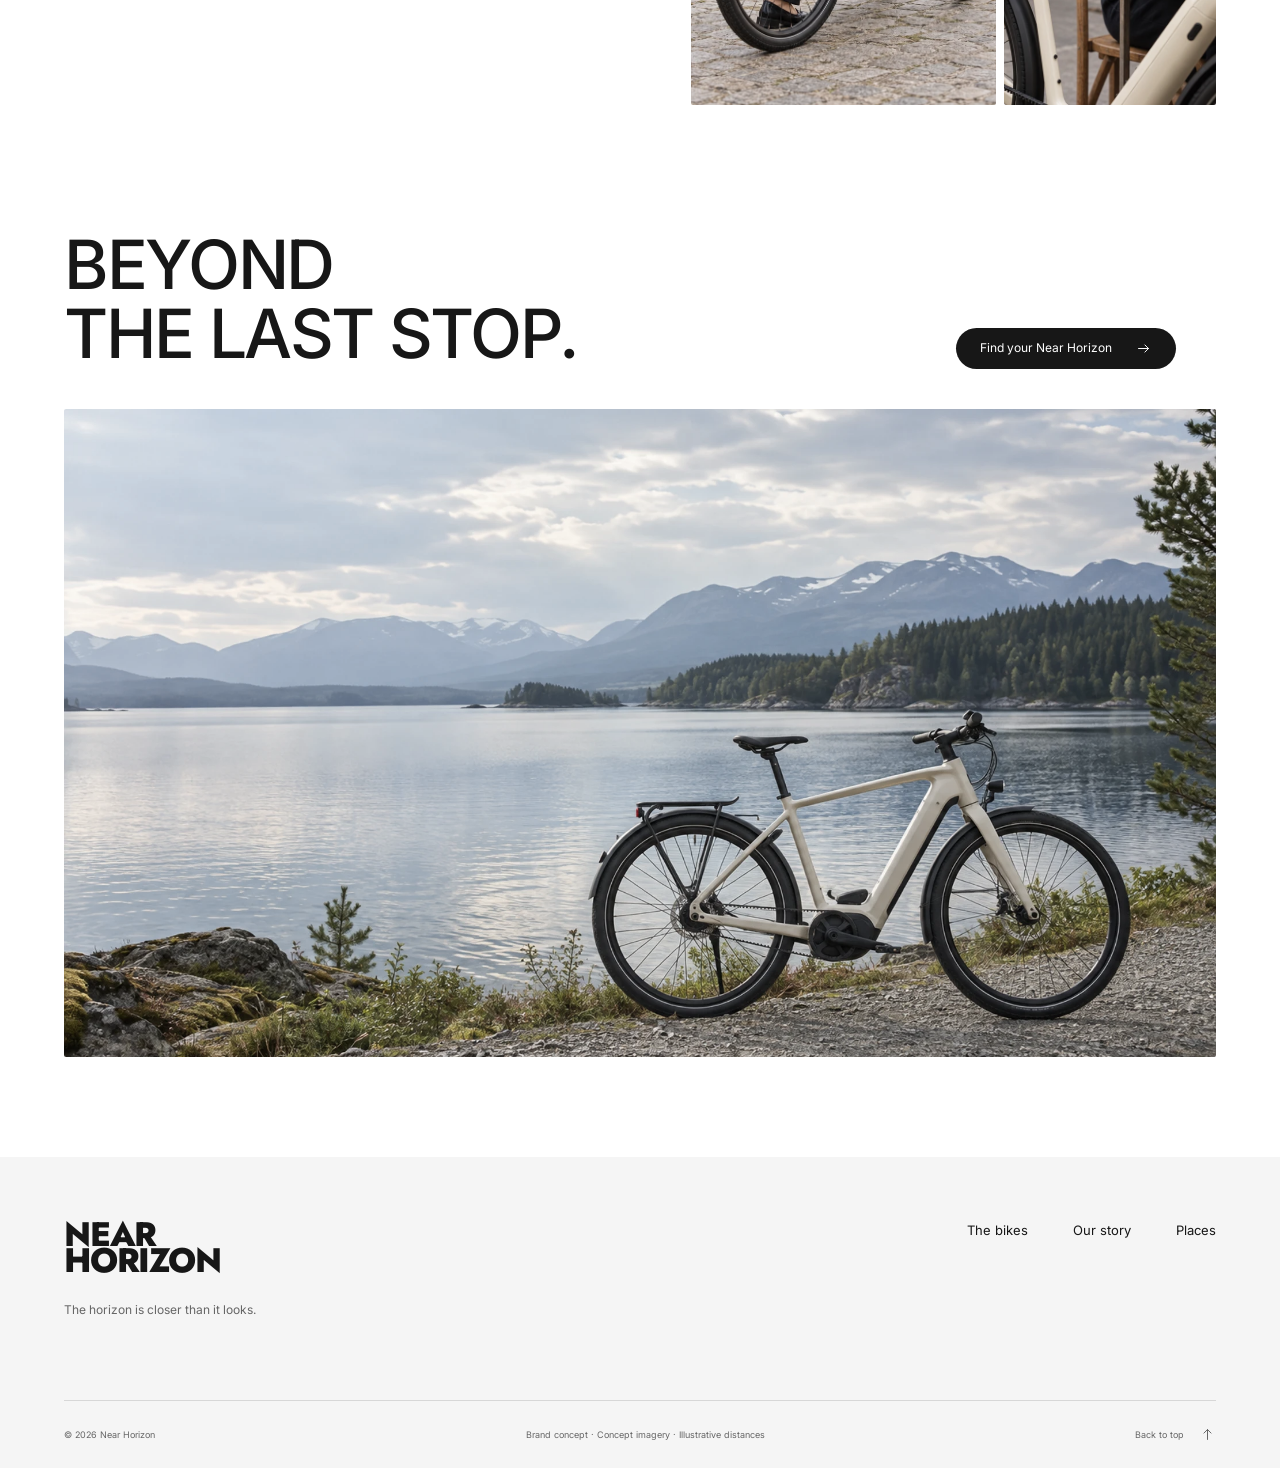
==== commit 64a67418: "Remove three-line campaign copy from Near Horizon homepage" ====
--- a/ebike/index.html
+++ b/ebike/index.html
@@ -10,7 +10,7 @@
   <link rel="preload" href="public/fonts/inter-400.ttf" as="font" type="font/ttf" crossorigin>
   <link rel="preload" href="public/fonts/jost-800.ttf" as="font" type="font/ttf" crossorigin>
   <link rel="stylesheet" href="index.css">
-<link rel="stylesheet" href="../experience.css?v=20261025"><script src="../experience.js?v=20261025" defer></script></head>
+<link rel="stylesheet" href="../experience.css?v=20261025b"><script src="../experience.js?v=20261025b" defer></script></head>
 <body>
   <a class="skip-link" href="#main">Skip to content</a>
   <div class="utility-bar"><span>Electric mobility. Everyday freedom.</span><span>Make far feel close.</span><a href="#our-story">Our point of view</a></div>
@@ -45,7 +45,7 @@
     </section>
 
     <section class="campaign inset" id="beyond" aria-labelledby="campaign-title">
-      <div class="campaign-intro"><h2 id="campaign-title">BEYOND<br>THE LAST STOP.</h2><div class="campaign-copy"><p>Too far to walk.<br>Awkward by transit.<br>Closer by bike.</p><a class="pill" href="products.html">Find your Near Horizon <svg class="icon" aria-hidden="true"><use href="#arrow-right"/></svg></a></div></div>
+      <div class="campaign-intro"><h2 id="campaign-title">BEYOND<br>THE LAST STOP.</h2><div class="campaign-copy"><a class="pill" href="products.html">Find your Near Horizon <svg class="icon" aria-hidden="true"><use href="#arrow-right"/></svg></a></div></div>
       <img src="public/images/hero.webp" alt="An ivory Near Horizon bicycle beside a calm lake and mountain horizon" width="2000" height="1333" loading="lazy">
     </section>
   </main>
--- a/experience.css
+++ b/experience.css
@@ -5,10 +5,10 @@
 @keyframes portfolio-out { to { opacity: 0; } }
 @keyframes portfolio-in { from { opacity: 0; } to { opacity: 1; } }
 .project-frame { overflow: hidden; transition: scale 420ms cubic-bezier(.16,1,.3,1); }
-.gallery--images [data-project="cinema"] .project-frame { position: relative; aspect-ratio: 1860 / 1240; }
+.gallery--images [data-project="cinema"] .project-frame { position: relative; aspect-ratio: 1770 / 1240; }
 .gallery--images [data-project="cinema"] .project-image {
-  position: absolute; width: 137.634409%; max-width: none; height: auto;
-  left: -7.526882%; top: -24.193548%; animation: none;
+  position: absolute; width: 144.632768%; max-width: none; height: auto;
+  left: -7.909604%; top: -24.193548%; animation: none;
 }
 .project-posters { grid-template-columns: 1fr; gap: 64px; }
 .project-posters figure { width: min(100%, 1000px); justify-self: center; }
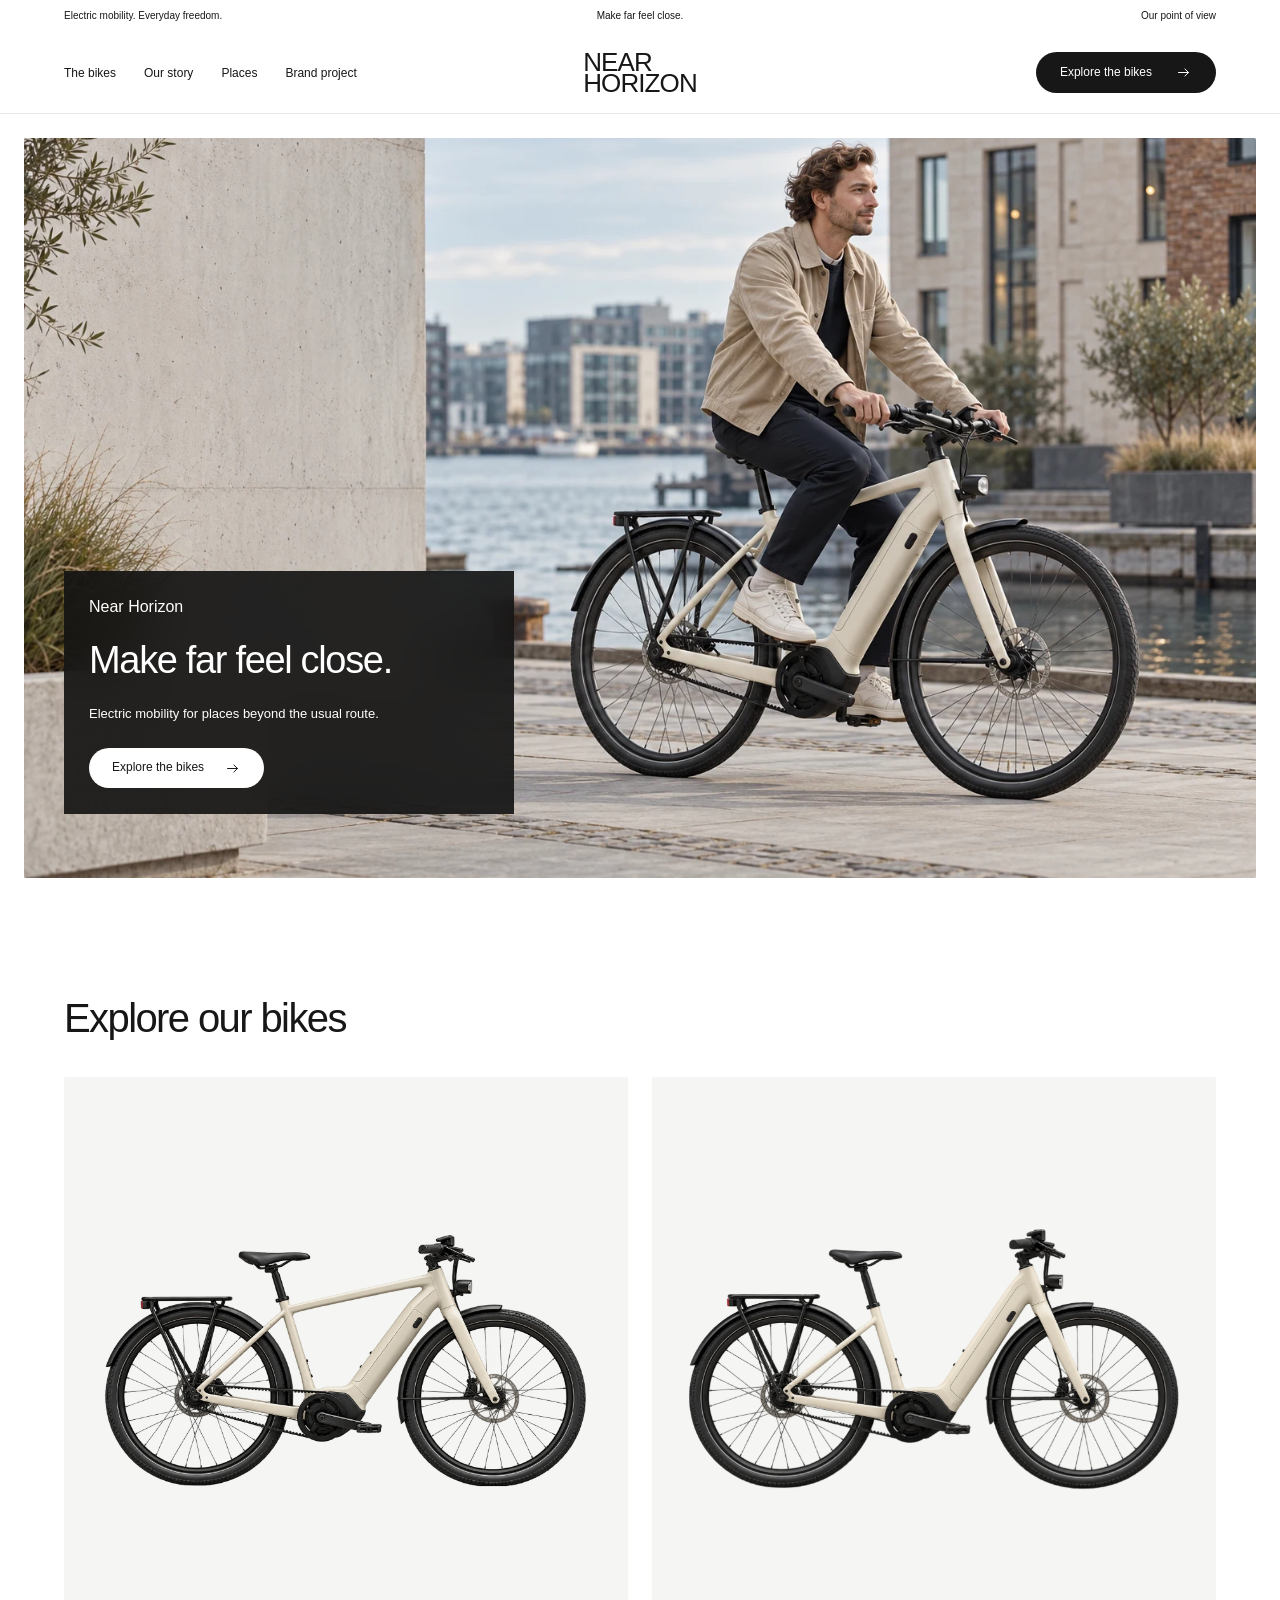
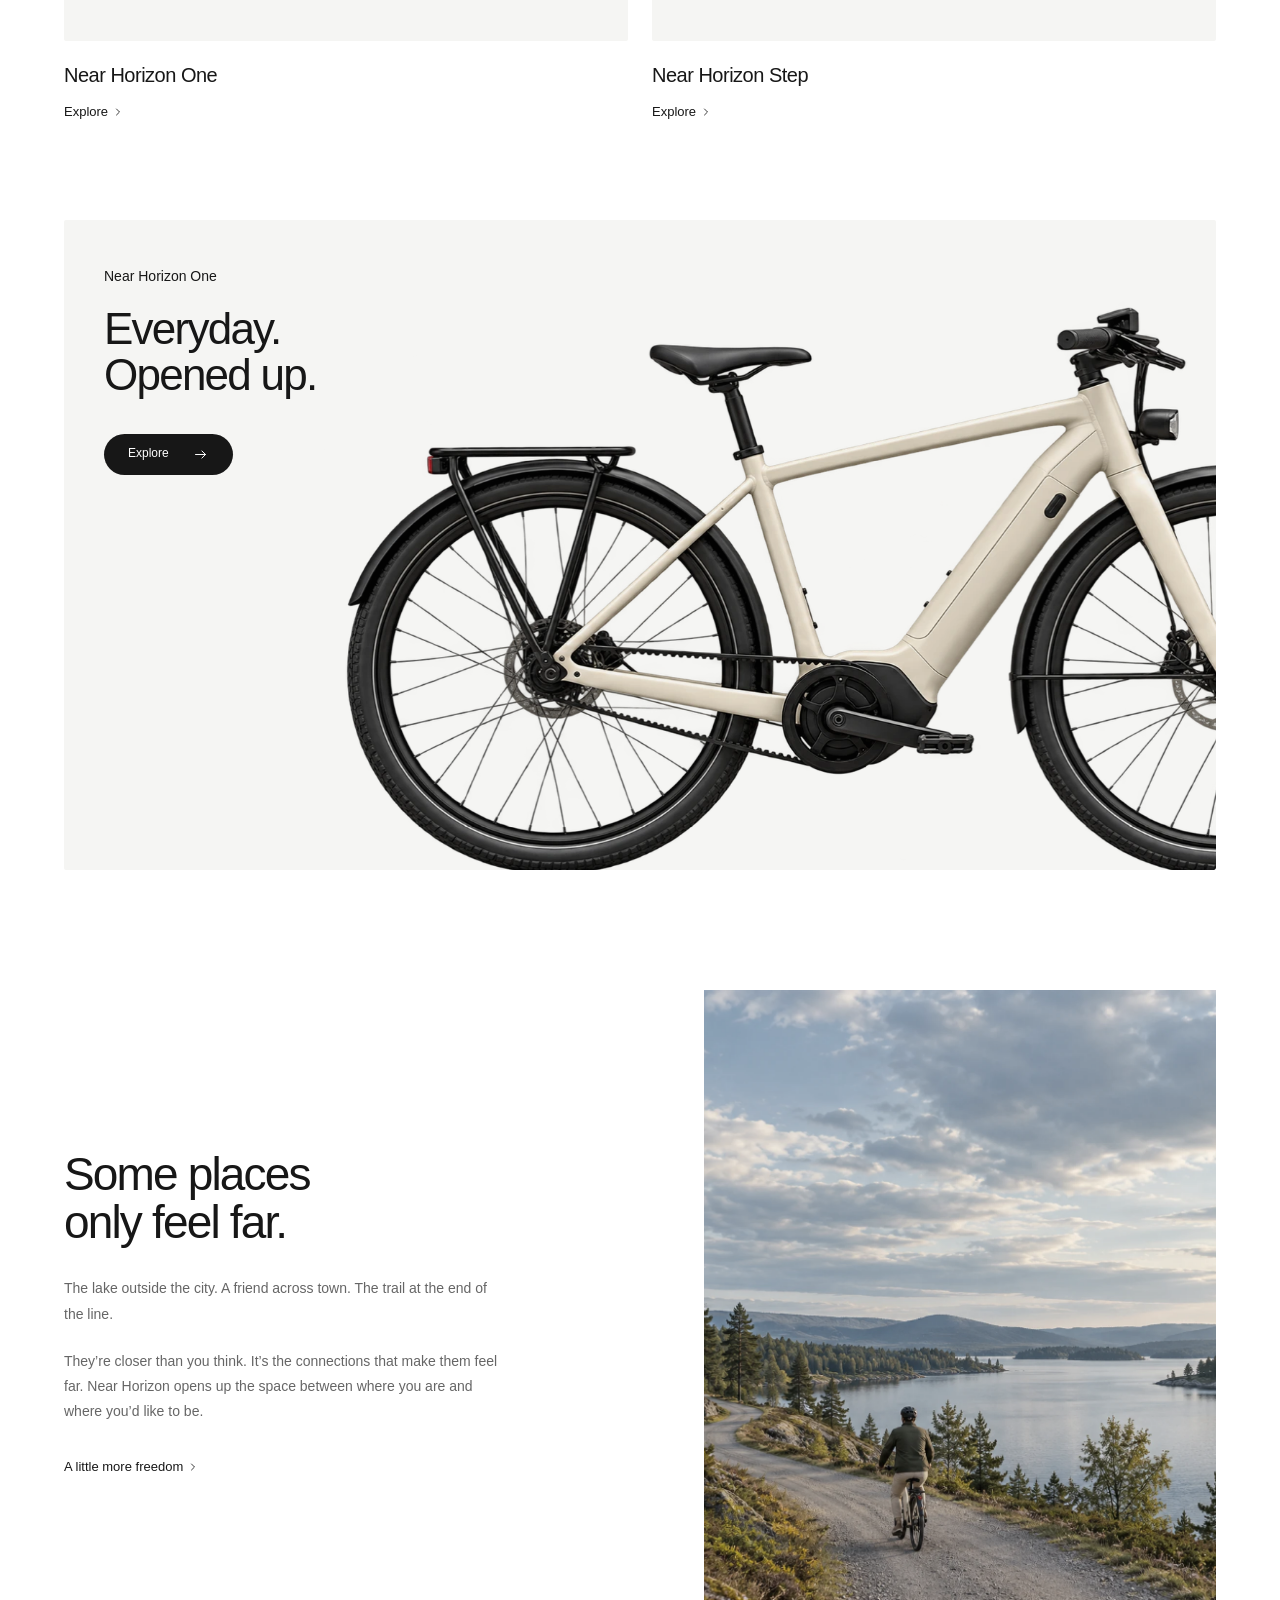
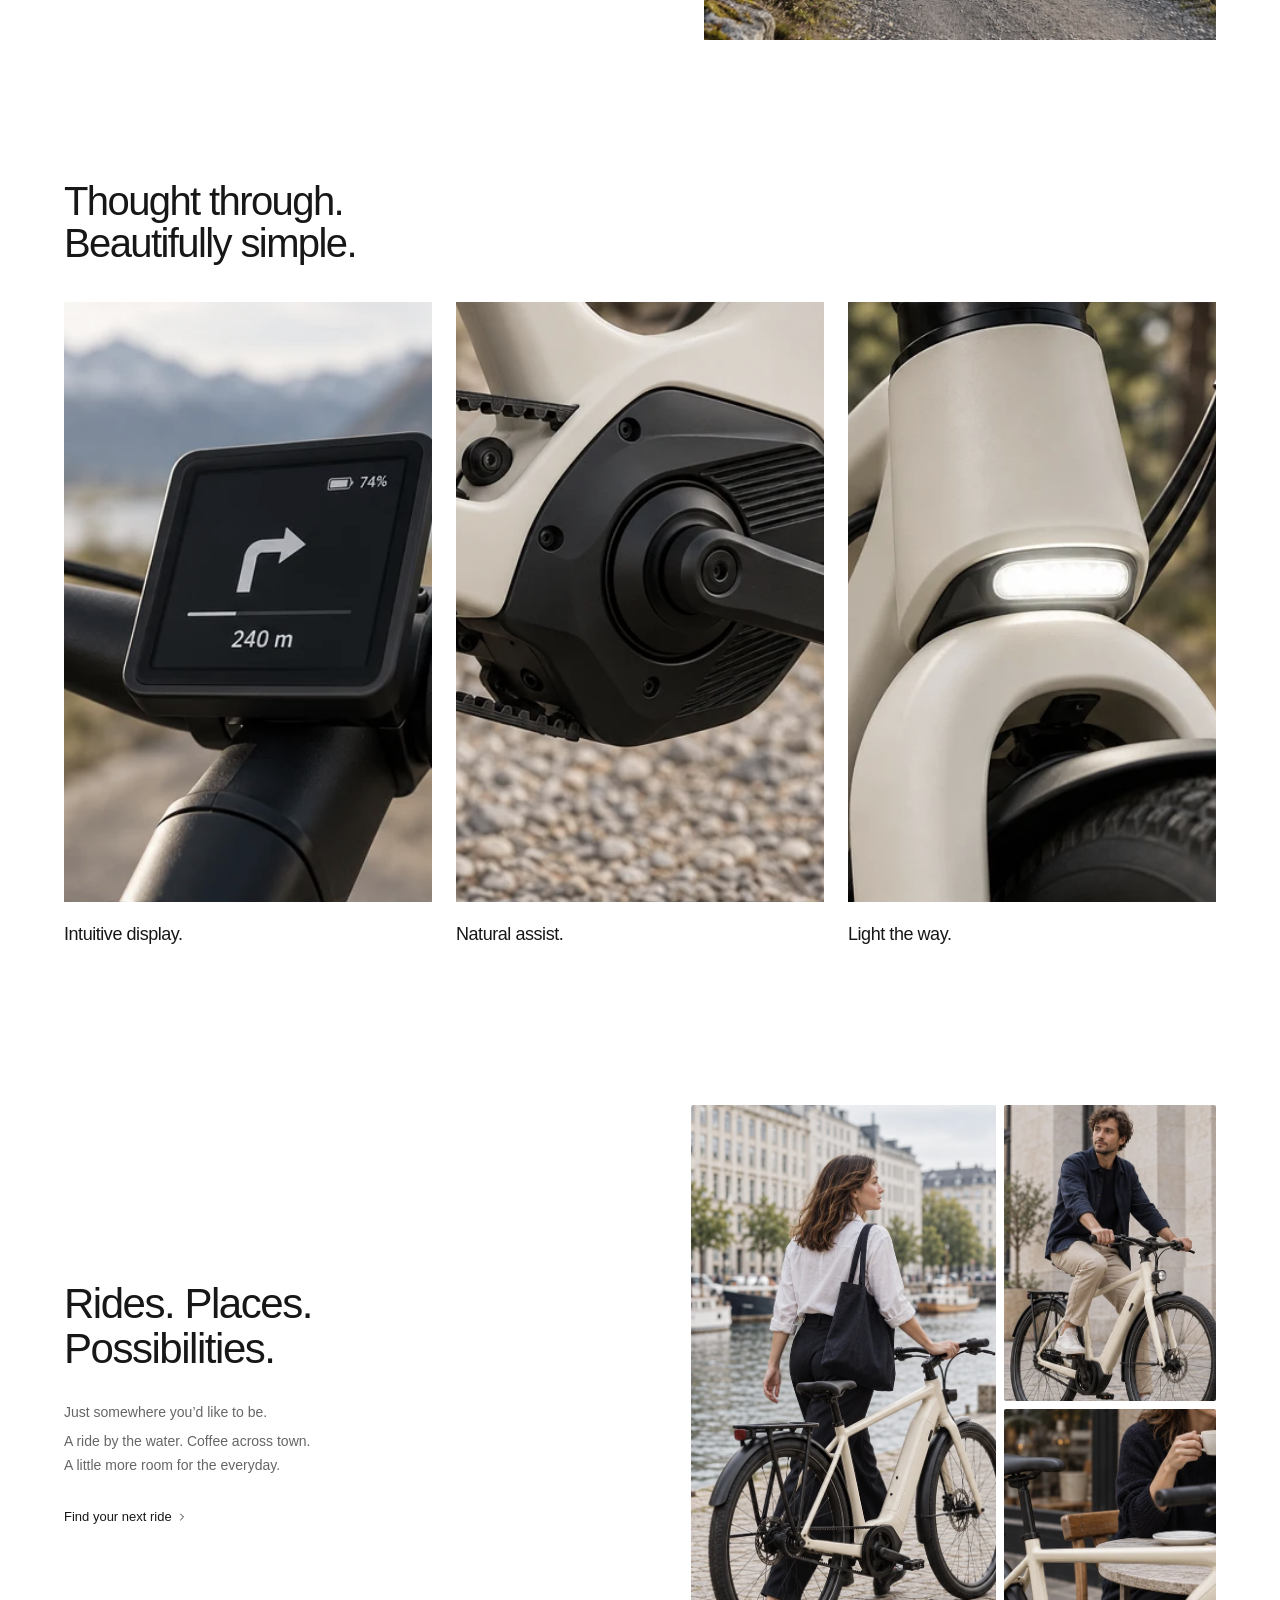
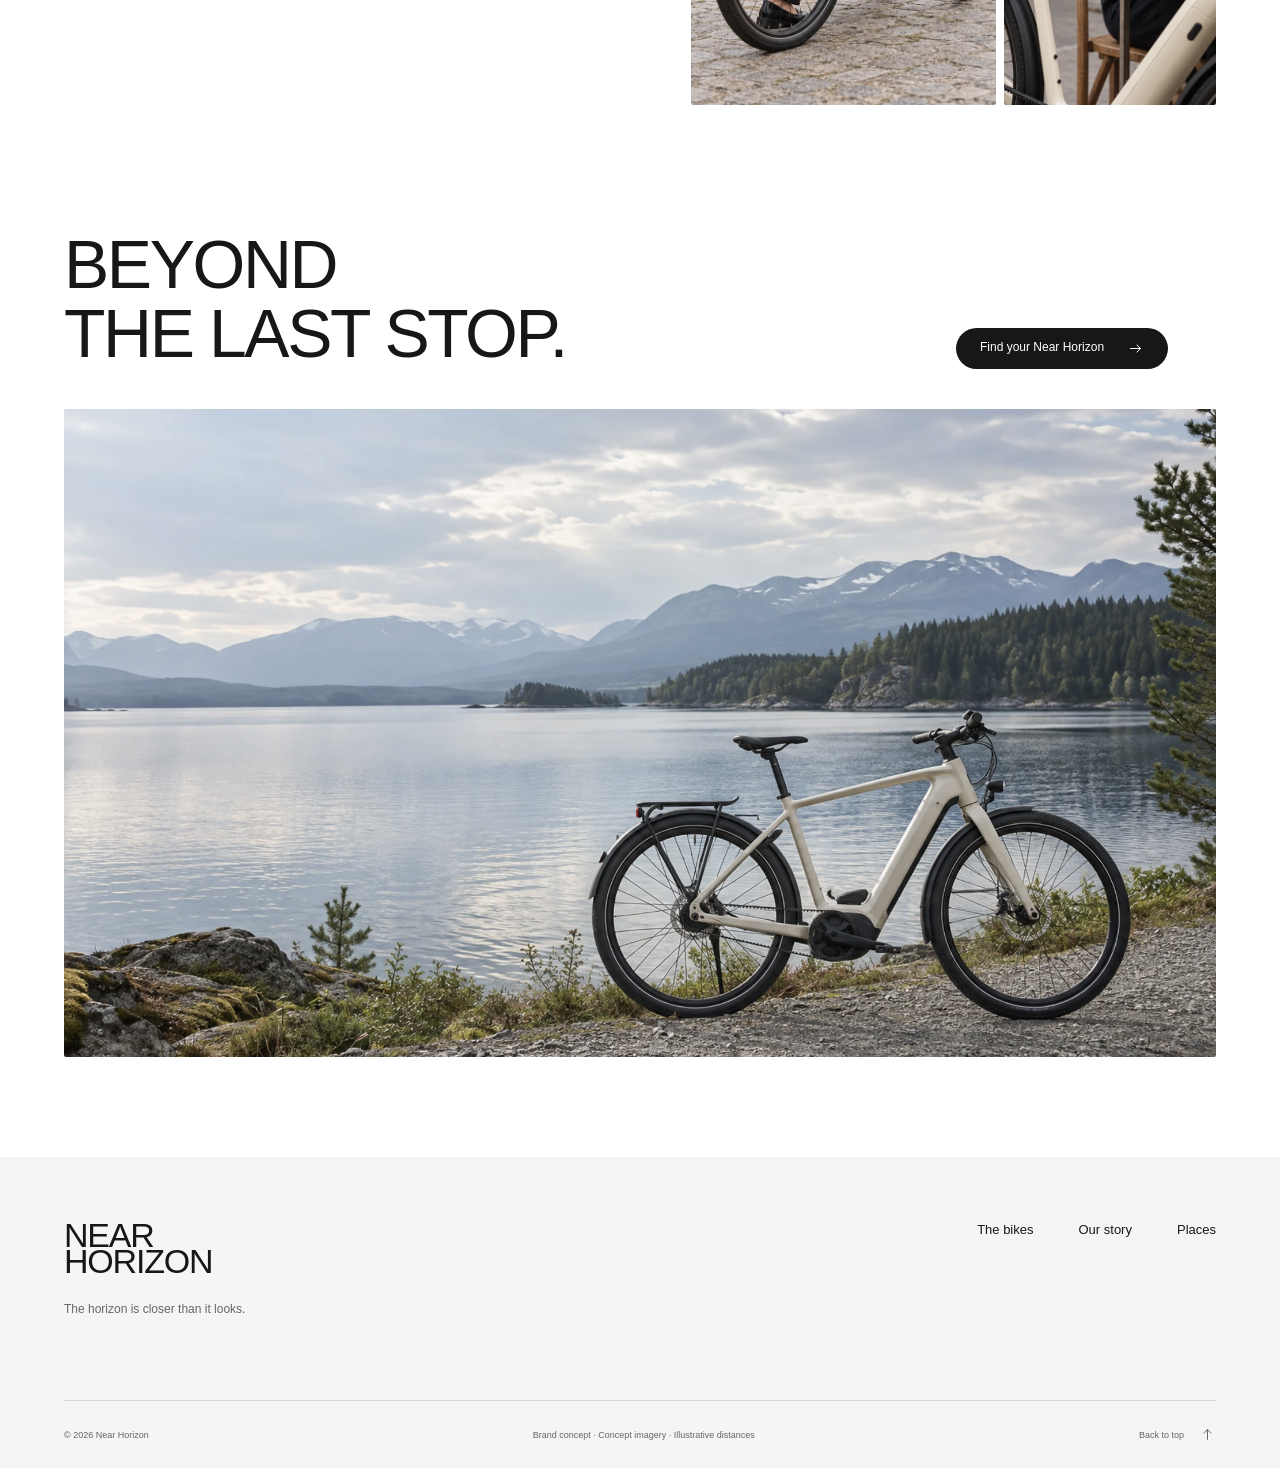
==== commit 190c01a0: "Unify portfolio typography with Neue Haas Unica" ====
--- a/ebike/index.html
+++ b/ebike/index.html
@@ -1,16 +1,15 @@
 <!doctype html>
 <html lang="en">
 <head>
+  <link rel="stylesheet" href="../typography.css?v=unica-20261026">
   <meta charset="utf-8">
   <meta name="viewport" content="width=device-width, initial-scale=1">
   <meta name="theme-color" content="#ffffff">
   <title>Near Horizon — Make far feel close.</title>
   <meta name="description" content="Electric mobility for places beyond the usual route. Meet Near Horizon One and Step.">
   <link rel="icon" type="image/svg+xml" href="public/icon.svg">
-  <link rel="preload" href="public/fonts/inter-400.ttf" as="font" type="font/ttf" crossorigin>
-  <link rel="preload" href="public/fonts/jost-800.ttf" as="font" type="font/ttf" crossorigin>
-  <link rel="stylesheet" href="index.css">
-<link rel="stylesheet" href="../experience.css?v=20261025b"><script src="../experience.js?v=20261025b" defer></script></head>
+  <link rel="stylesheet" href="index.css?v=unica-20261026">
+<link rel="stylesheet" href="../experience.css?v=unica-20261026"><script src="../experience.js?v=20261025b" defer></script></head>
 <body>
   <a class="skip-link" href="#main">Skip to content</a>
   <div class="utility-bar"><span>Electric mobility. Everyday freedom.</span><span>Make far feel close.</span><a href="#our-story">Our point of view</a></div>
--- a/typography.css
+++ b/typography.css
@@ -0,0 +1,15 @@
+/* One family across the portfolio and all project pages. */
+@font-face {
+  font-family: 'Portfolio Unica';
+  src: local('Neue Haas Unica W1G Regular'), local('NeueHaasUnicaW1G-Regular'), local('Neue Haas Unica W1G');
+  font-style: normal;
+  font-weight: 400;
+  font-display: swap;
+}
+:root { --brand-font: 'Portfolio Unica', Arial, sans-serif; }
+body, body * {
+  font-family: var(--brand-font) !important;
+  font-weight: 400 !important;
+  font-style: normal !important;
+  font-synthesis: none;
+}
--- a/ebike/index.css
+++ b/ebike/index.css
@@ -1,8 +1,5 @@
-@font-face{font-family:Inter;src:url('public/fonts/inter-400.ttf') format('truetype');font-weight:400;font-display:swap}
-@font-face{font-family:Inter;src:url('public/fonts/inter-500.ttf') format('truetype');font-weight:500;font-display:swap}
-@font-face{font-family:Jost;src:url('public/fonts/jost-800.ttf') format('truetype');font-weight:800;font-display:swap}
 :root{--white:#fff;--ink:#171717;--muted:#666;--line:#e8e8e8;--product-surface:#f5f5f3;--hero-panel:rgba(18,18,18,.90);--hero-blur:24px;--gutter:clamp(22px,5vw,88px)}
-*{box-sizing:border-box}html{scroll-behavior:smooth;scroll-padding-top:24px}body{margin:0;background:var(--white);color:var(--ink);font:14px Inter,Arial,sans-serif;-webkit-font-smoothing:antialiased}a{color:inherit;text-decoration:none}a:focus-visible{outline:2px solid currentColor;outline-offset:5px}a{-webkit-tap-highlight-color:transparent;touch-action:manipulation}img{display:block;max-width:100%;object-fit:cover}h1,h2,h3,p,figure{margin:0}h1,h2,h3{font-weight:500;letter-spacing:-.04em;line-height:1.05}h2{font-size:40px}p{line-height:1.65}::selection{background:#222;color:#fff}body::-webkit-scrollbar{width:7px}body::-webkit-scrollbar-track{background:#fff}body::-webkit-scrollbar-thumb{background:#888}.icon{width:17px;height:17px;flex-shrink:0}.chevron{width:12px;height:12px;flex-shrink:0}.svg-definitions{position:absolute;width:0;height:0;overflow:hidden}.skip-link{position:fixed;top:-100px;left:20px;background:#fff;color:#111;padding:15px;z-index:100}.skip-link:focus{top:15px}.utility-bar{padding:10px var(--gutter);display:flex;justify-content:space-between;align-items:center;font-size:10px;line-height:1.2}.utility-bar>span:nth-child(2){position:absolute;left:50%;transform:translateX(-50%)}.site-header{height:82px;padding:0 var(--gutter);display:grid;grid-template-columns:1fr auto 1fr;align-items:center;border-bottom:1px solid var(--line);background:#fff}.main-nav{display:flex;gap:28px;font-size:12px}.main-nav>a:hover,.site-footer nav a:hover{text-decoration:underline;text-underline-offset:5px}.brand{font-family:Jost,Arial,sans-serif;font-weight:800;font-size:26px;line-height:.79;letter-spacing:-.035em;display:block;width:fit-content}.site-header>.brand{justify-self:center}.site-header>.pill{justify-self:end}.pill{min-height:40px;display:inline-flex;align-items:center;justify-content:center;gap:23px;padding:12px 24px;border-radius:99px;background:var(--ink);color:#fff;font-size:12px;line-height:1.3;white-space:nowrap;transition:background .25s}.pill:hover{background:#444}.pill.light{background:#fff;color:#171717}.pill.light:hover{background:#eee}.section{padding:95px var(--gutter)}.section>h2{margin-bottom:38px}.bike-grid{display:grid;grid-template-columns:repeat(2,minmax(0,1fr));gap:24px}.bike-image{aspect-ratio:1;position:relative;overflow:hidden;background:var(--product-surface);border-radius:2px;display:flex;align-items:center;justify-content:center}.bike-image img{width:100%;height:auto;mix-blend-mode:multiply;padding:35px 28px;transition:transform .3s}.bike-card:hover img{transform:scale(1.05)}.bike-card h3{font-size:20px;line-height:1;letter-spacing:-.025em;margin-top:24px}.explore{display:inline-flex;align-items:center;gap:4px;font-size:13px;line-height:1.4;padding-block:4px}.bike-card .explore{margin-top:14px}.explore svg{transition:transform .3s}.explore:hover svg{transform:translateX(3px)}.inset{margin-inline:var(--gutter)}.product-banner{height:650px;position:relative;overflow:hidden;border-radius:2px;background:var(--product-surface)}.product-copy{position:relative;z-index:1;padding:45px 40px;max-width:400px}.product-copy>p{font-size:14px;margin-bottom:18px}.product-copy h2{font-size:44px;line-height:1.05}.product-copy>.pill{margin-top:35px}.product-banner>img{position:absolute;right:-22%;bottom:-4%;width:100%;height:95%;object-fit:contain;mix-blend-mode:multiply}.story{display:grid;grid-template-columns:1fr 1fr;align-items:center;gap:10vw;padding-block:120px}.story-copy{max-width:435px}.story-copy h2{font-size:46px;margin-bottom:30px}.story-copy p{font-size:14px;line-height:1.8;color:#666;margin-bottom:22px}.story-copy .explore{margin-top:8px}.story-image{height:650px;overflow:hidden}.story-image>img{width:100%;height:100%;object-position:57% center;filter:saturate(.78)}.details{padding-top:20px}.detail-grid{display:grid;grid-template-columns:repeat(3,minmax(0,1fr));gap:24px}.detail-grid img{width:100%;aspect-ratio:1;object-fit:cover;filter:saturate(.8)}.detail-grid figcaption{font-size:18px;letter-spacing:-.025em;margin-top:22px}.site-footer{padding:65px var(--gutter) 25px;background:#f5f5f5;display:grid;grid-template-columns:1fr 1fr;gap:50px}.site-footer .brand{font-size:34px}.site-footer p{font-size:12px;color:#666;margin-top:25px}.site-footer nav{justify-self:end;display:flex;gap:45px;font-size:13px}.footer-bottom{display:flex;align-items:center;justify-content:space-between;gap:25px;grid-column:1/-1;padding-top:25px;border-top:1px solid #d7d7d7;font-size:9px;color:#666;margin-top:30px}.footer-bottom>a{display:flex;gap:15px;align-items:center}
+*{box-sizing:border-box}html{scroll-behavior:smooth;scroll-padding-top:24px}body{margin:0;background:var(--white);color:var(--ink);font:14px var(--brand-font);-webkit-font-smoothing:antialiased}a{color:inherit;text-decoration:none}a:focus-visible{outline:2px solid currentColor;outline-offset:5px}a{-webkit-tap-highlight-color:transparent;touch-action:manipulation}img{display:block;max-width:100%;object-fit:cover}h1,h2,h3,p,figure{margin:0}h1,h2,h3{font-weight:400;letter-spacing:-.04em;line-height:1.05}h2{font-size:40px}p{line-height:1.65}::selection{background:#222;color:#fff}body::-webkit-scrollbar{width:7px}body::-webkit-scrollbar-track{background:#fff}body::-webkit-scrollbar-thumb{background:#888}.icon{width:17px;height:17px;flex-shrink:0}.chevron{width:12px;height:12px;flex-shrink:0}.svg-definitions{position:absolute;width:0;height:0;overflow:hidden}.skip-link{position:fixed;top:-100px;left:20px;background:#fff;color:#111;padding:15px;z-index:100}.skip-link:focus{top:15px}.utility-bar{padding:10px var(--gutter);display:flex;justify-content:space-between;align-items:center;font-size:10px;line-height:1.2}.utility-bar>span:nth-child(2){position:absolute;left:50%;transform:translateX(-50%)}.site-header{height:82px;padding:0 var(--gutter);display:grid;grid-template-columns:1fr auto 1fr;align-items:center;border-bottom:1px solid var(--line);background:#fff}.main-nav{display:flex;gap:28px;font-size:12px}.main-nav>a:hover,.site-footer nav a:hover{text-decoration:underline;text-underline-offset:5px}.brand{font-family:var(--brand-font);font-weight:400;font-size:26px;line-height:.79;letter-spacing:-.035em;display:block;width:fit-content}.site-header>.brand{justify-self:center}.site-header>.pill{justify-self:end}.pill{min-height:40px;display:inline-flex;align-items:center;justify-content:center;gap:23px;padding:12px 24px;border-radius:99px;background:var(--ink);color:#fff;font-size:12px;line-height:1.3;white-space:nowrap;transition:background .25s}.pill:hover{background:#444}.pill.light{background:#fff;color:#171717}.pill.light:hover{background:#eee}.section{padding:95px var(--gutter)}.section>h2{margin-bottom:38px}.bike-grid{display:grid;grid-template-columns:repeat(2,minmax(0,1fr));gap:24px}.bike-image{aspect-ratio:1;position:relative;overflow:hidden;background:var(--product-surface);border-radius:2px;display:flex;align-items:center;justify-content:center}.bike-image img{width:100%;height:auto;mix-blend-mode:multiply;padding:35px 28px;transition:transform .3s}.bike-card:hover img{transform:scale(1.05)}.bike-card h3{font-size:20px;line-height:1;letter-spacing:-.025em;margin-top:24px}.explore{display:inline-flex;align-items:center;gap:4px;font-size:13px;line-height:1.4;padding-block:4px}.bike-card .explore{margin-top:14px}.explore svg{transition:transform .3s}.explore:hover svg{transform:translateX(3px)}.inset{margin-inline:var(--gutter)}.product-banner{height:650px;position:relative;overflow:hidden;border-radius:2px;background:var(--product-surface)}.product-copy{position:relative;z-index:1;padding:45px 40px;max-width:400px}.product-copy>p{font-size:14px;margin-bottom:18px}.product-copy h2{font-size:44px;line-height:1.05}.product-copy>.pill{margin-top:35px}.product-banner>img{position:absolute;right:-22%;bottom:-4%;width:100%;height:95%;object-fit:contain;mix-blend-mode:multiply}.story{display:grid;grid-template-columns:1fr 1fr;align-items:center;gap:10vw;padding-block:120px}.story-copy{max-width:435px}.story-copy h2{font-size:46px;margin-bottom:30px}.story-copy p{font-size:14px;line-height:1.8;color:#666;margin-bottom:22px}.story-copy .explore{margin-top:8px}.story-image{height:650px;overflow:hidden}.story-image>img{width:100%;height:100%;object-position:57% center;filter:saturate(.78)}.details{padding-top:20px}.detail-grid{display:grid;grid-template-columns:repeat(3,minmax(0,1fr));gap:24px}.detail-grid img{width:100%;aspect-ratio:1;object-fit:cover;filter:saturate(.8)}.detail-grid figcaption{font-size:18px;letter-spacing:-.025em;margin-top:22px}.site-footer{padding:65px var(--gutter) 25px;background:#f5f5f5;display:grid;grid-template-columns:1fr 1fr;gap:50px}.site-footer .brand{font-size:34px}.site-footer p{font-size:12px;color:#666;margin-top:25px}.site-footer nav{justify-self:end;display:flex;gap:45px;font-size:13px}.footer-bottom{display:flex;align-items:center;justify-content:space-between;gap:25px;grid-column:1/-1;padding-top:25px;border-top:1px solid #d7d7d7;font-size:9px;color:#666;margin-top:30px}.footer-bottom>a{display:flex;gap:15px;align-items:center}
 @media(min-width:1700px){.bike-image img{padding-inline:45px}.product-banner{height:800px}}
 @media(max-width:1100px){.main-nav{gap:18px;font-size:11px}.story{gap:7vw}.story-image{height:550px}.product-banner{height:530px}.product-copy{padding:35px}.product-copy h2{font-size:40px}.site-footer nav{gap:25px}}
 @media(max-width:760px){html{scroll-padding-top:25px}.utility-bar{font-size:8px;padding-block:10px}.utility-bar>span:nth-child(2){display:none}.site-header{grid-template-columns:auto 1fr;height:76px;gap:20px}.site-header>.brand{justify-self:start;font-size:24px}.site-header>.pill{font-size:10px;padding:11px 16px;gap:14px;min-height:36px}.main-nav{display:none}.desktop-break{display:none}.section{padding-block:60px}.section>h2{font-size:30px;margin-bottom:28px}.bike-grid{gap:14px}.bike-image img{padding:15px 5px}.bike-card h3{font-size:16px;line-height:1.2;margin-top:20px;letter-spacing:-.025em}.bike-card .explore{font-size:11px;margin-top:12px}.product-banner{height:510px;margin-top:15px}.product-copy{padding:28px 24px}.product-copy>p{font-size:11px;margin-bottom:14px}.product-copy h2{font-size:35px}.product-copy>.pill{margin-top:24px;font-size:11px;gap:18px;min-height:36px;padding:10px 19px}.product-banner>img{width:135%;max-width:none;right:-27%;height:65%;bottom:-1%}.story{display:flex;flex-direction:column;gap:35px;padding-block:65px}.story-copy{max-width:none}.story-copy h2{font-size:39px;margin-bottom:25px}.story-copy p{font-size:13px;line-height:1.8;margin-bottom:20px}.story-copy .explore{font-size:12px;margin-top:0}.story-image{height:470px;width:100%}.details{padding-top:0}.detail-grid{gap:13px;grid-template-columns:1fr 1fr}.detail-grid>figure:last-child{display:none}.detail-grid img{aspect-ratio:.85}.detail-grid figcaption{font-size:16px;margin-top:17px;line-height:1.3}.site-footer{padding-top:45px;gap:35px}.site-footer .brand{font-size:29px}.site-footer p{font-size:11px;margin-top:20px}.site-footer nav{flex-direction:column;gap:17px;font-size:11px}.footer-bottom{flex-wrap:wrap;font-size:8px;gap:15px;margin-top:5px;padding-top:22px}.footer-bottom>span:nth-child(2){order:3;width:100%}.footer-bottom .icon{width:14px;height:14px}}
@@ -18,7 +15,7 @@
 .hero{position:relative;margin:24px;height:calc(100svh - 160px);min-height:560px;max-height:820px;overflow:hidden;background:#c0c8c8;border-radius:2px}
 .hero-image{width:100%;height:100%;object-position:65% center}
 .hero-copy{position:absolute;left:40px;bottom:64px;width:450px;max-width:calc(100% - 80px);padding:26px 25px;background:var(--hero-panel);-webkit-backdrop-filter:blur(var(--hero-blur));backdrop-filter:blur(var(--hero-blur));color:#fff}
-.hero-copy>p:first-child{font-size:16px;font-weight:500;line-height:1.3;margin-bottom:22px}
+.hero-copy>p:first-child{font-size:16px;font-weight:400;line-height:1.3;margin-bottom:22px}
 .hero-copy h1{font-size:38px;line-height:1.1;letter-spacing:-.035em;text-wrap:balance}
 .hero-copy>p:not(:first-child){font-size:13px;line-height:1.55;max-width:360px;margin:22px 0 24px}
 .hero-copy .pill{font-size:12px;padding:11px 23px;min-height:40px;gap:20px}
--- a/experience.css
+++ b/experience.css
@@ -13,9 +13,6 @@
 .project-posters { grid-template-columns: 1fr; gap: 64px; }
 .project-posters figure { width: min(100%, 1000px); justify-self: center; }
 .project-clothing { grid-template-columns: 1fr; gap: 48px; width: min(76%, 1000px); margin-inline: auto; }
-.desktop-nav a span { position: relative; }
-.desktop-nav a span::after { content: ''; position: absolute; inset: auto 0 -5px; height: 1px; background: currentColor; transform: scaleX(0); transform-origin: left; transition: transform 200ms ease-out; }
-.desktop-nav a:hover span::after, .desktop-nav a:focus-visible span::after, .desktop-nav a[aria-current] span::after { transform: scaleX(1); }
 .project-website .arrow, .back-link .arrow, .contact-back-top .arrow, .next-project .arrow, .pill svg, .explore svg { transition: transform 220ms ease-out; }
 .project-website:hover .arrow, .next-project:hover .arrow, .pill:hover svg { transform: translate(3px,-3px); }
 .back-link:hover .arrow { transform: translateX(-4px); }
@@ -37,9 +34,9 @@
 .artwork-viewer::backdrop { background: #111; }
 .artwork-viewer[open] { display: grid; grid-template-rows: auto minmax(0,1fr) auto; }
 .viewer-toolbar { display: flex; justify-content: space-between; align-items: center; gap: 12px; padding: 12px 20px; border-bottom: 1px solid #444; }
-.viewer-count { font: 14px/1.4 Inter,Arial,sans-serif; }
+.viewer-count { font: 14px/1.4 var(--brand-font); }
 .viewer-controls { display: flex; gap: 8px; }
-.artwork-viewer button { appearance: none; min-width: 44px; min-height: 44px; padding: 10px 14px; border: 1px solid #777; border-radius: 0; background: transparent; color: #fff; font: 14px/1.4 Inter,Arial,sans-serif; cursor: pointer; transition: background-color 150ms ease-out,color 150ms ease-out; }
+.artwork-viewer button { appearance: none; min-width: 44px; min-height: 44px; padding: 10px 14px; border: 1px solid #777; border-radius: 0; background: transparent; color: #fff; font: 14px/1.4 var(--brand-font); cursor: pointer; transition: background-color 150ms ease-out,color 150ms ease-out; }
 .artwork-viewer button:hover { background: #fff; color: #111; }
 .artwork-viewer button:focus-visible { outline: 2px solid #fff; outline-offset: 3px; }
 .viewer-stage { overflow: auto; display: grid; align-items: center; justify-items: center; padding: 20px; overscroll-behavior: contain; touch-action: pan-x pan-y pinch-zoom; }
@@ -63,3 +60,10 @@
   .project-link:hover .project-frame { scale: 1; }
   .project-website:hover .arrow, .next-project:hover .arrow, .back-link:hover .arrow, .contact-back-top:hover .arrow, .pill:hover svg { transform: none; }
 }
+
+/* Navigation uses color feedback without underlines in any state. */
+.desktop-nav a, .desktop-nav a:hover, .desktop-nav a:focus-visible, .desktop-nav a[aria-current] { text-decoration: none; }
+
+/* Membership cards stay smaller than the campaign posters. */
+.project-applications { width: min(64%, 800px); margin-inline: auto; }
+@media(max-width:700px) { .project-applications { width: 90%; } }
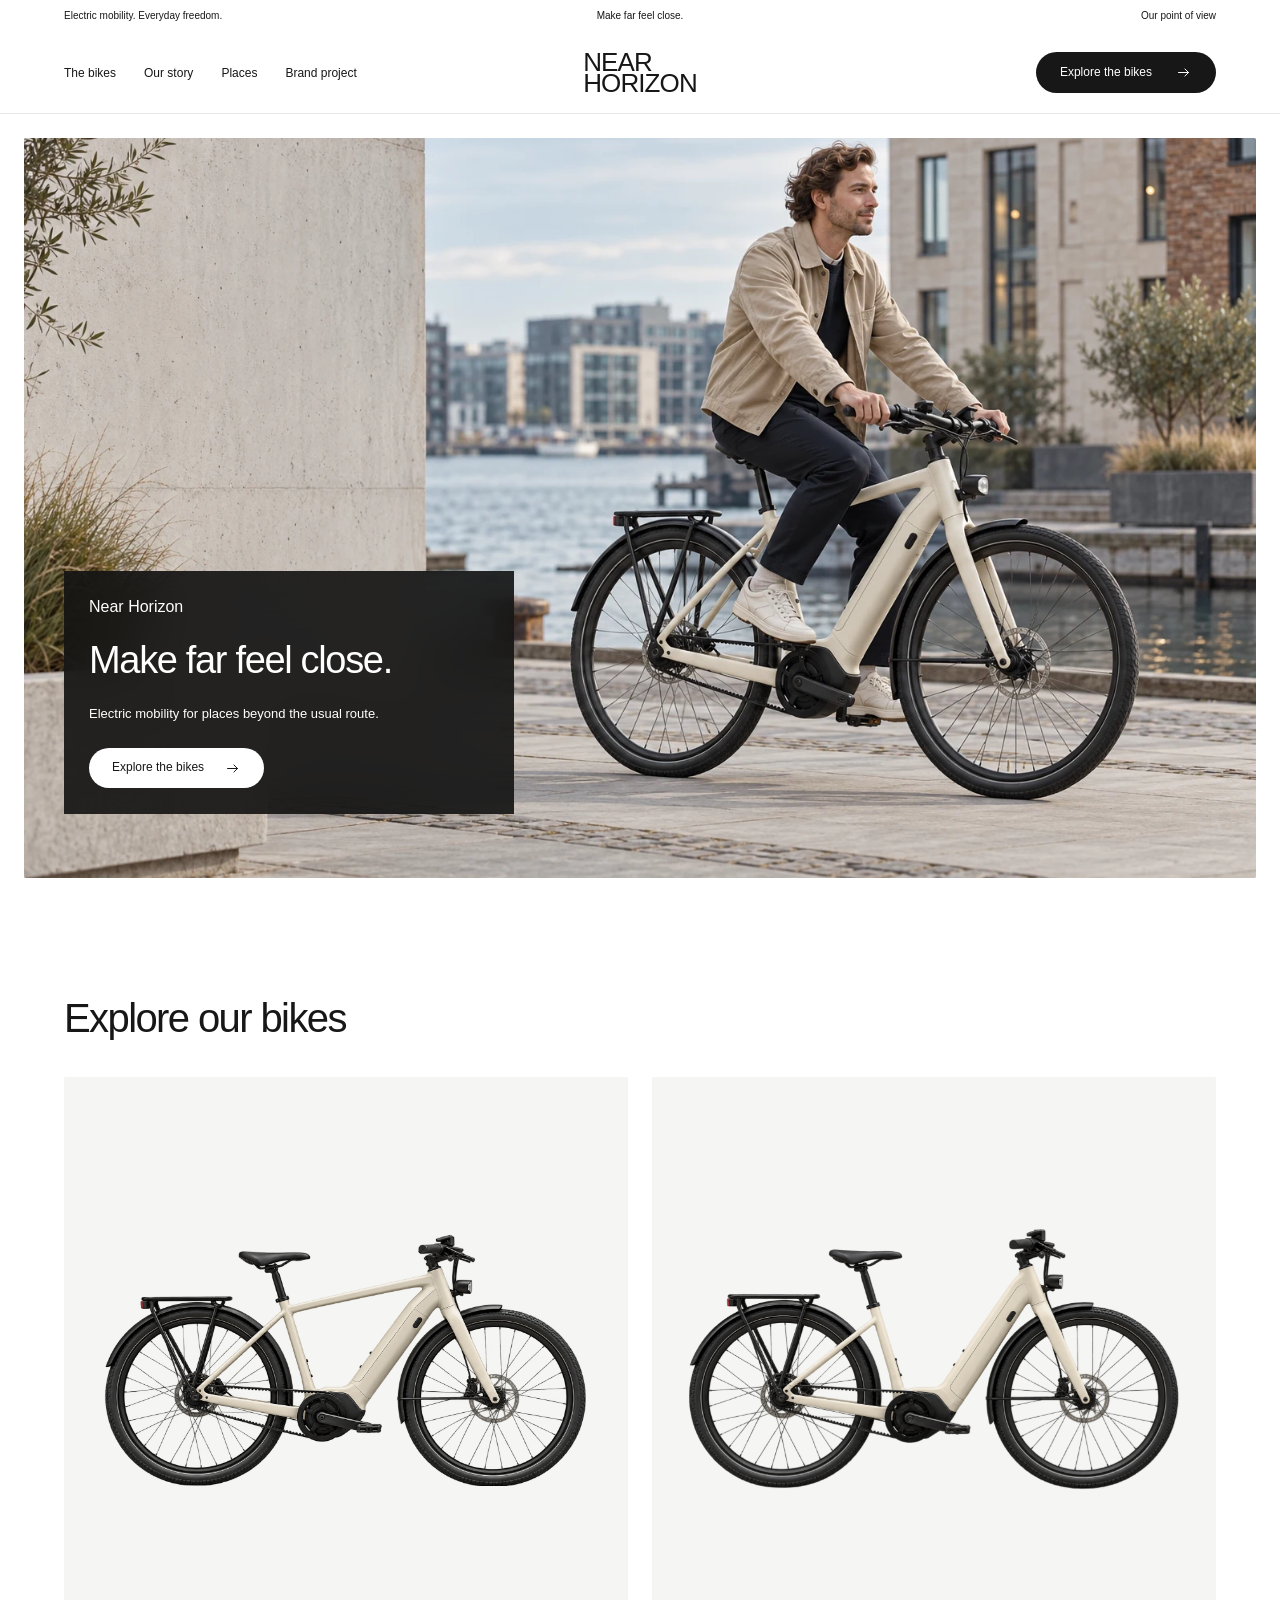
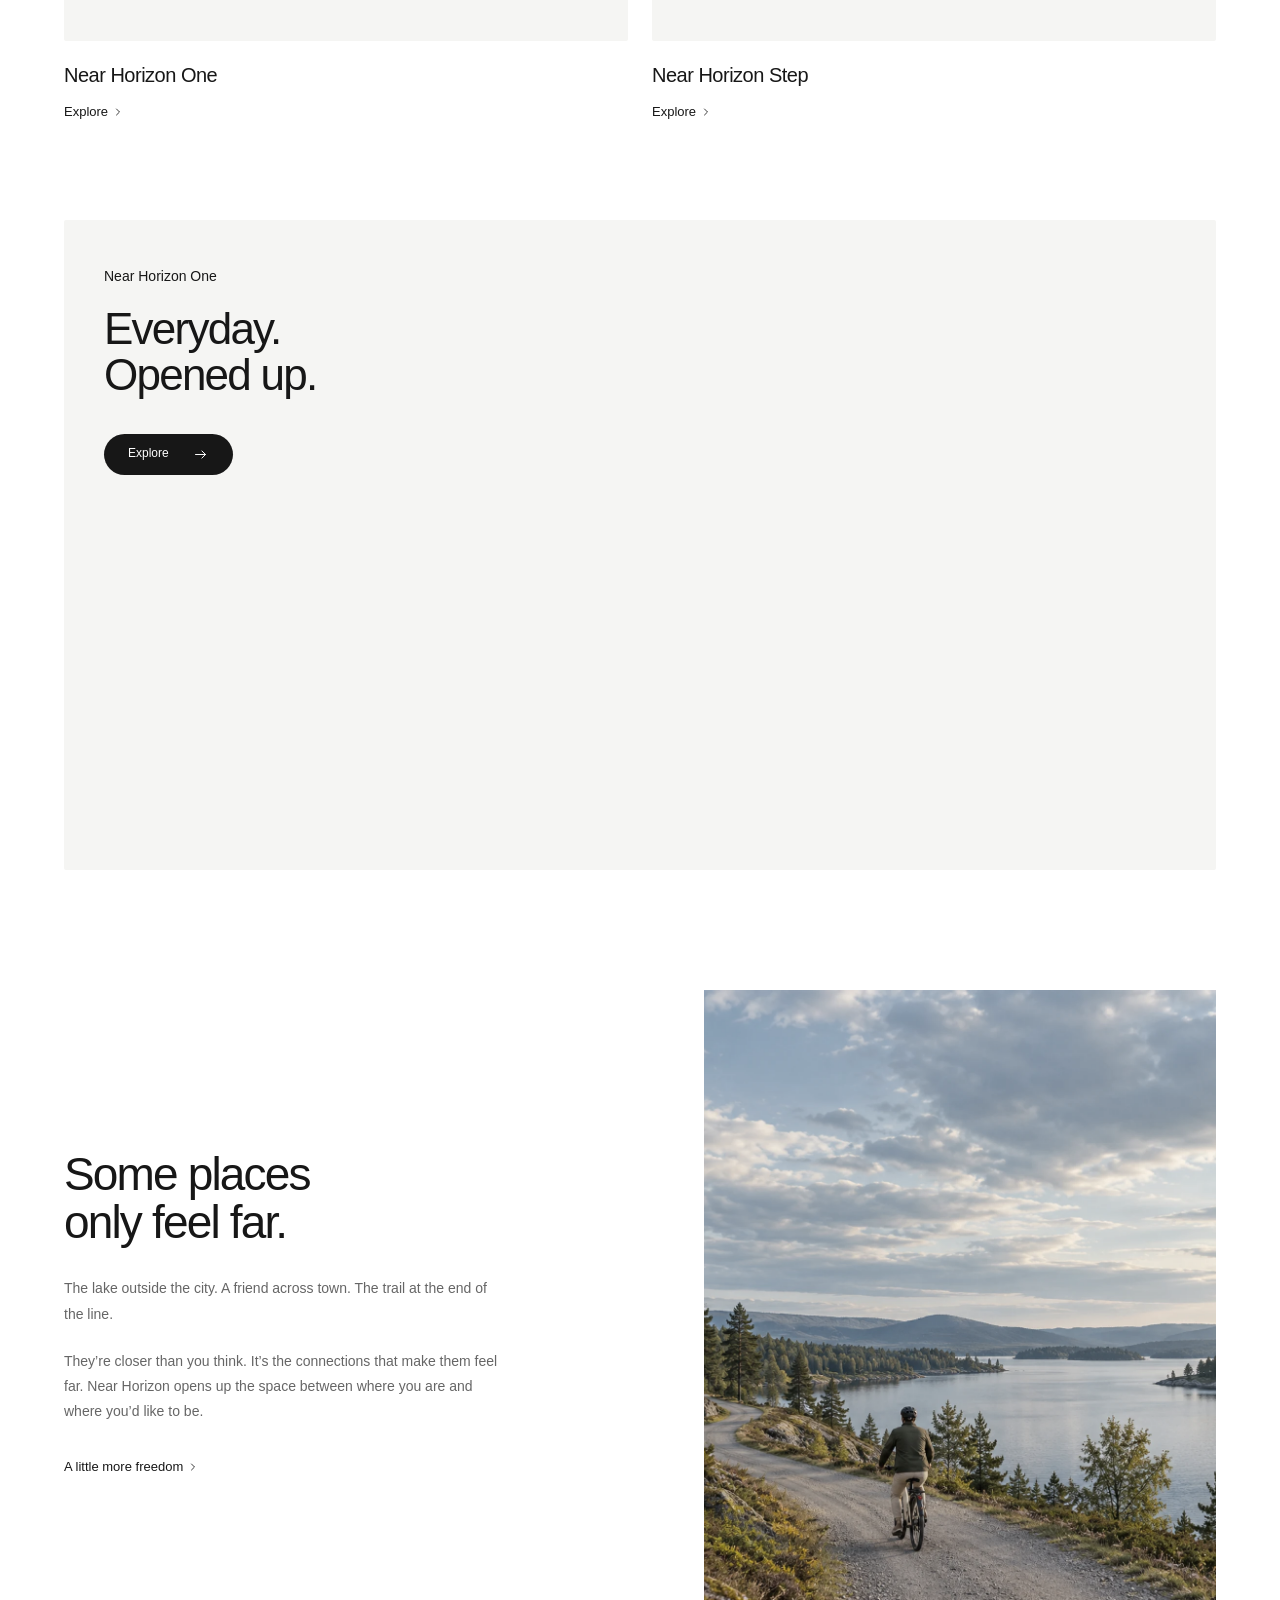
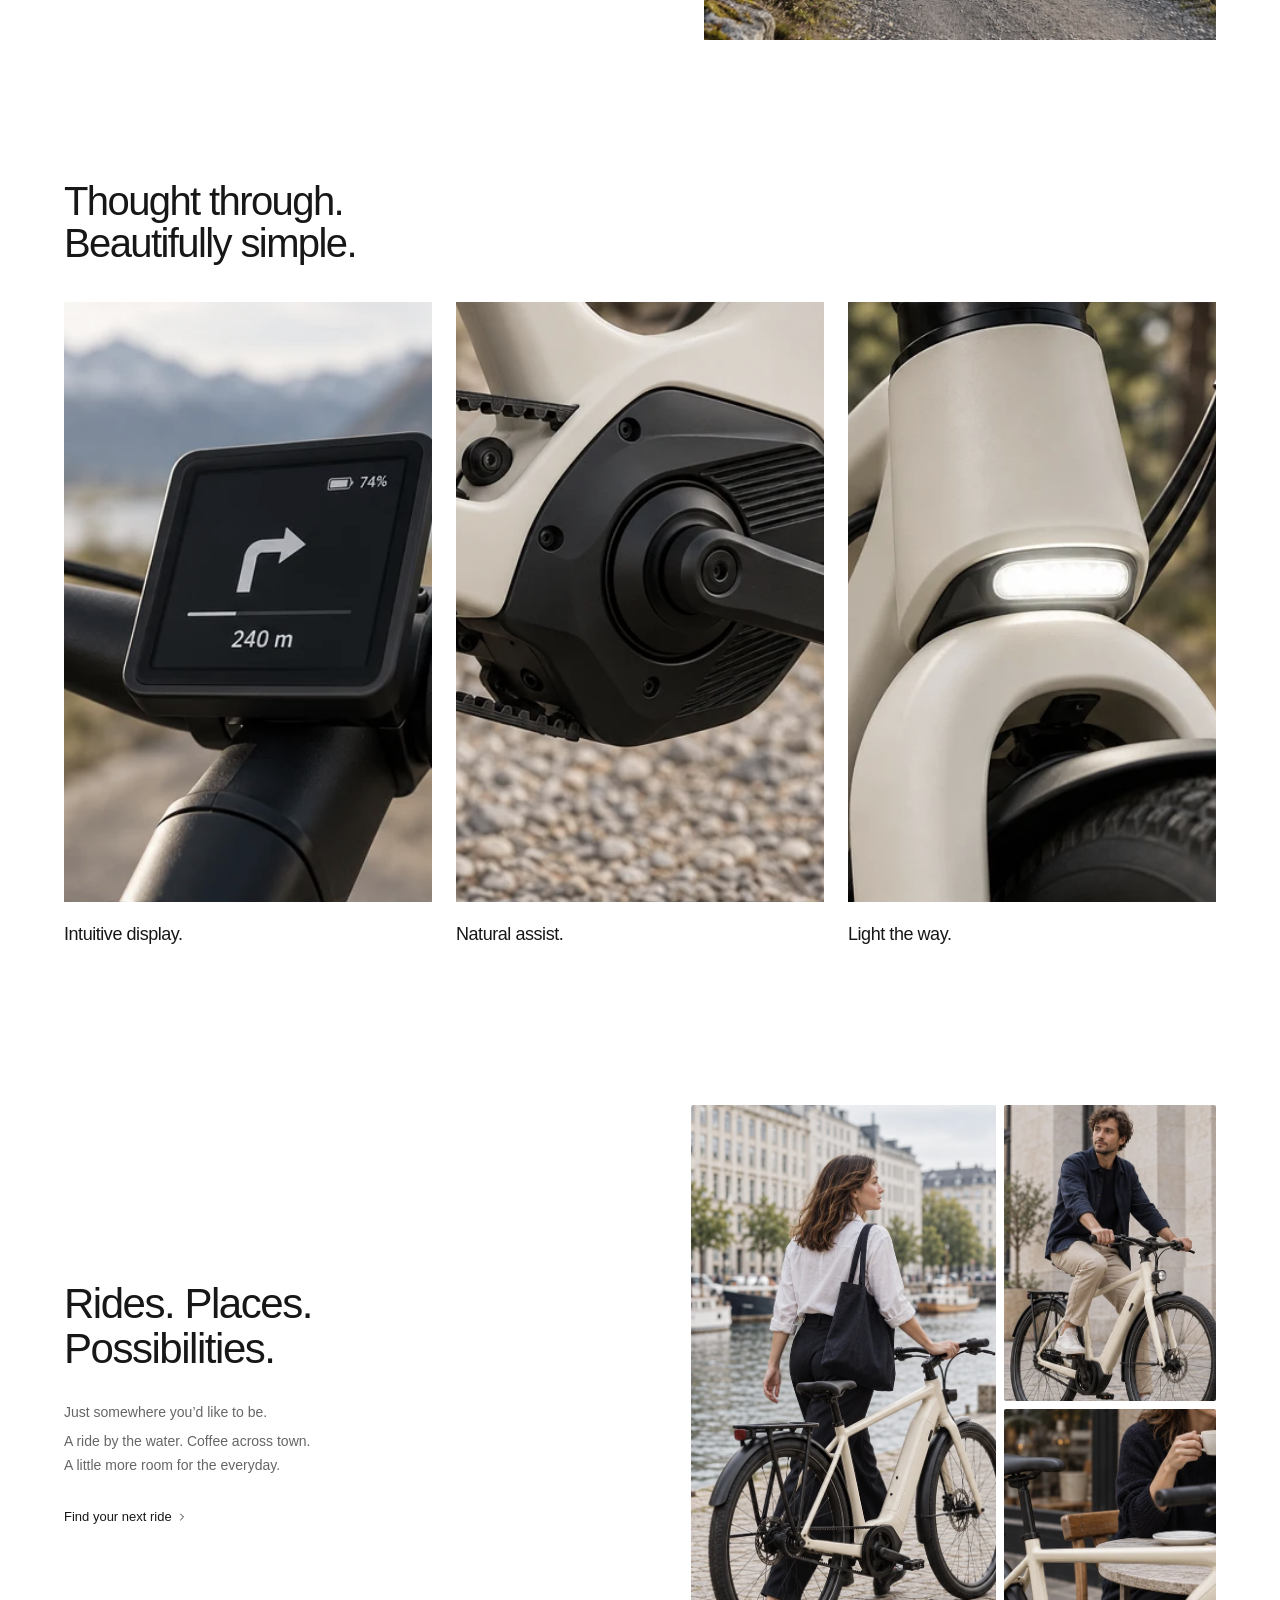
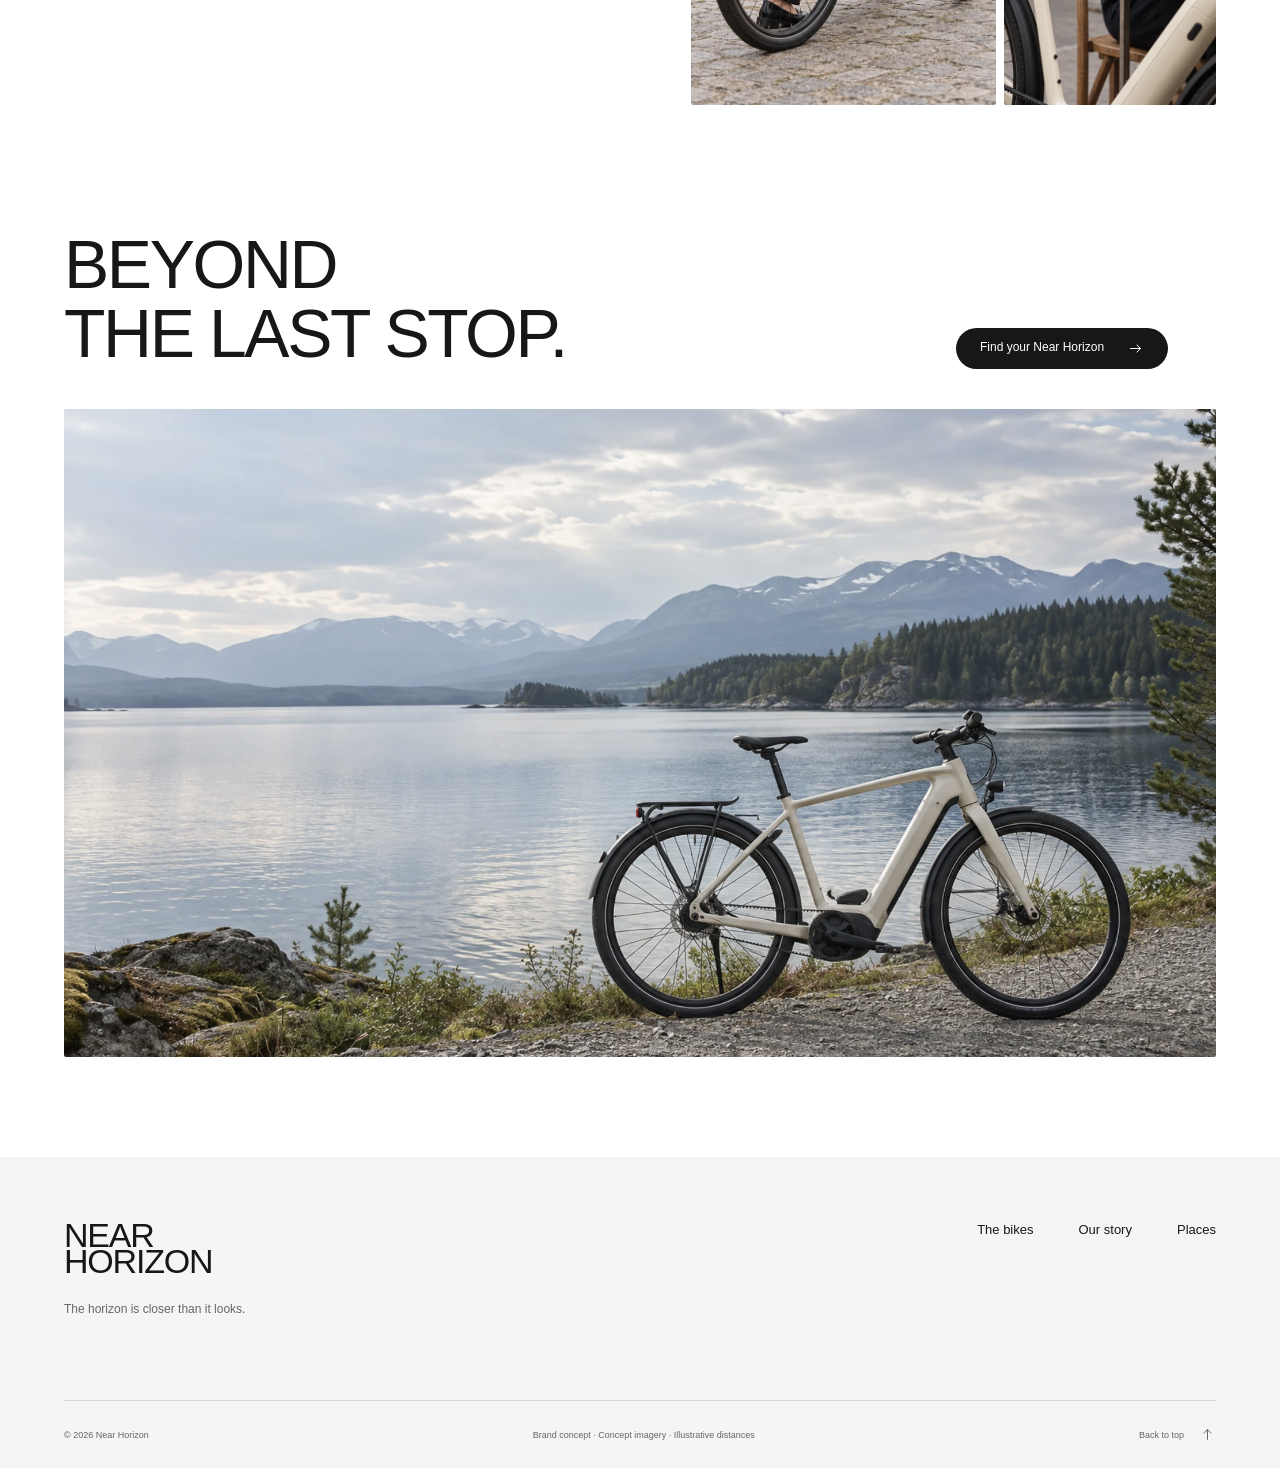
==== commit 73fcce3d: "Refine identity boards and keep detail artwork static" ====
--- a/ebike/index.html
+++ b/ebike/index.html
@@ -9,7 +9,7 @@
   <meta name="description" content="Electric mobility for places beyond the usual route. Meet Near Horizon One and Step.">
   <link rel="icon" type="image/svg+xml" href="public/icon.svg">
   <link rel="stylesheet" href="index.css?v=unica-20261026">
-<link rel="stylesheet" href="../experience.css?v=unica-20261026"><script src="../experience.js?v=20261025b" defer></script></head>
+<link rel="stylesheet" href="../experience.css?v=identity-static-20261026"></head>
 <body>
   <a class="skip-link" href="#main">Skip to content</a>
   <div class="utility-bar"><span>Electric mobility. Everyday freedom.</span><span>Make far feel close.</span><a href="#our-story">Our point of view</a></div>
--- a/experience.css
+++ b/experience.css
@@ -22,37 +22,10 @@
 @media (hover:hover) and (pointer:fine) {
   .project-link:hover .project-frame, .project-link:focus-visible .project-frame { scale: 1.025; }
 }
-/* A real button makes full-size artwork available to keyboard and touch users. */
-.artwork-open { appearance: none; display: block; width: 100%; margin: 0; padding: 0; border: 0; border-radius: 0; background: transparent; color: inherit; cursor: zoom-in; position: relative; }
-.artwork-open > img { display: block; }
-.artwork-open::after { content: ''; position: absolute; right: 12px; bottom: 12px; width: 36px; height: 36px; background: #fff url("data:image/svg+xml,%3Csvg xmlns='http://www.w3.org/2000/svg' viewBox='0 0 24 24' fill='none' stroke='%23171717' stroke-width='1.5'%3E%3Cpath d='M12 5v14M5 12h14'/%3E%3C/svg%3E") center / 18px no-repeat; opacity: 0; transition: opacity 160ms ease-out; }
-.media-stack figure > .artwork-open { height: 100%; }
-.artwork-open:hover::after, .artwork-open:focus-visible::after { opacity: 1; }
-.artwork-open:focus-visible { outline: 2px solid currentColor; outline-offset: 6px; }
-body.artwork-viewing { overflow: hidden; }
-.artwork-viewer { position: fixed; inset: 0; width: 100%; max-width: none; height: 100%; height: 100dvh; max-height: none; margin: 0; padding: 0; border: 0; background: #111; color: #fff; }
-.artwork-viewer::backdrop { background: #111; }
-.artwork-viewer[open] { display: grid; grid-template-rows: auto minmax(0,1fr) auto; }
-.viewer-toolbar { display: flex; justify-content: space-between; align-items: center; gap: 12px; padding: 12px 20px; border-bottom: 1px solid #444; }
-.viewer-count { font: 14px/1.4 var(--brand-font); }
-.viewer-controls { display: flex; gap: 8px; }
-.artwork-viewer button { appearance: none; min-width: 44px; min-height: 44px; padding: 10px 14px; border: 1px solid #777; border-radius: 0; background: transparent; color: #fff; font: 14px/1.4 var(--brand-font); cursor: pointer; transition: background-color 150ms ease-out,color 150ms ease-out; }
-.artwork-viewer button:hover { background: #fff; color: #111; }
-.artwork-viewer button:focus-visible { outline: 2px solid #fff; outline-offset: 3px; }
-.viewer-stage { overflow: auto; display: grid; align-items: center; justify-items: center; padding: 20px; overscroll-behavior: contain; touch-action: pan-x pan-y pinch-zoom; }
-.viewer-stage img { display: block; width: auto; height: auto; max-width: 100%; max-height: calc(100dvh - 176px); object-fit: contain; cursor: zoom-in; }
-.viewer-stage.is-zoomed { display: block; }
-.viewer-stage.is-zoomed img { width: var(--original-width); height: auto; max-width: none; max-height: none; margin-inline: auto; cursor: zoom-out; }
-.viewer-caption { margin: 0; padding: 12px 20px 18px; min-height: 44px; font-size: 14px; line-height: 1.4; }
+.process-media img, .cinema-sequence img, .media-stack img, .identity-boards img { cursor: default; }
 @media(max-width:700px) {
   .project-posters { gap: 36px; }
   .project-clothing { width: 94%; gap: 32px; }
-  .artwork-open::after { opacity: 1; width: 28px; height: 28px; right: 8px; bottom: 8px; font-size: 20px; }
-  .viewer-toolbar { padding: 8px; gap: 8px; }
-  .viewer-controls { gap: 4px; }
-  .artwork-viewer button { padding: 10px; }
-  .viewer-stage { padding: 8px; }
-  .viewer-caption { padding: 12px; }
 }
 @media(prefers-reduced-motion:reduce) {
   ::view-transition-old(root), ::view-transition-new(root) { animation: none; }
